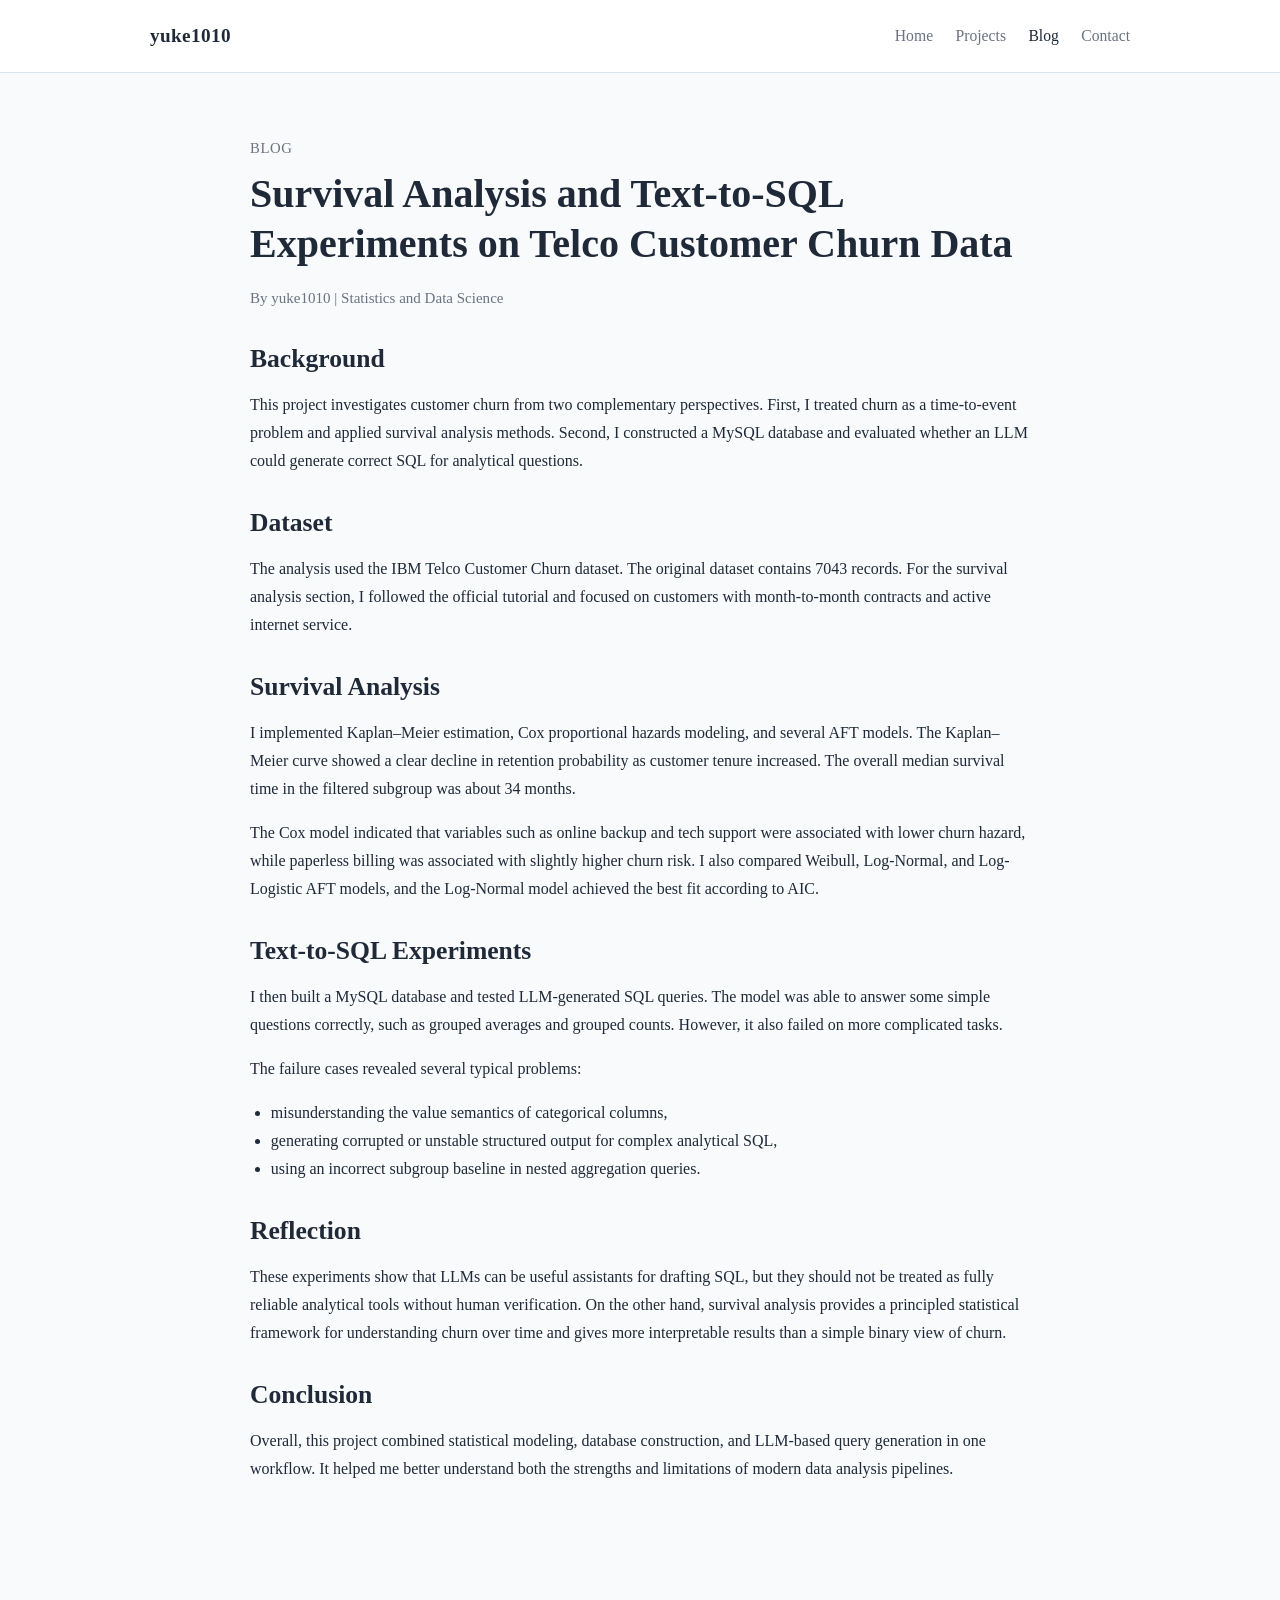
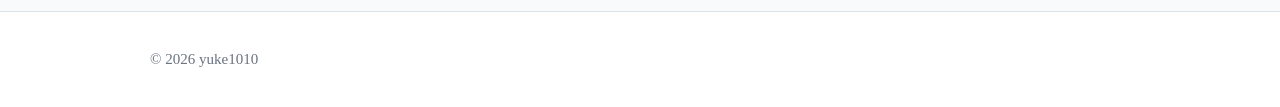
==== blog.html @ 599da22c "Add blog.html with analysis on customer churn This HTML file contains a blog post discussing surviva" ====
<!DOCTYPE html>
<html lang="en">
<head>
  <meta charset="UTF-8" />
  <meta name="viewport" content="width=device-width, initial-scale=1.0" />
  <title>yuke1010 | Blog</title>
  <link rel="stylesheet" href="style.css" />
</head>
<body>
  <header class="site-header">
    <div class="container nav-wrap">
      <div class="site-title">yuke1010</div>
      <nav class="nav">
        <a href="index.html">Home</a>
        <a href="projects.html">Projects</a>
        <a href="blog.html" class="active">Blog</a>
        <a href="contact.html">Contact</a>
      </nav>
    </div>
  </header>

  <main class="container narrow">
    <article class="blog-post">
      <p class="eyebrow">Blog</p>
      <h1>Survival Analysis and Text-to-SQL Experiments on Telco Customer Churn Data</h1>
      <p class="meta">By yuke1010 | Statistics and Data Science</p>

      <h2>Background</h2>
      <p>
        This project investigates customer churn from two complementary perspectives.
        First, I treated churn as a time-to-event problem and applied survival analysis methods.
        Second, I constructed a MySQL database and evaluated whether an LLM could generate correct SQL
        for analytical questions.
      </p>

      <h2>Dataset</h2>
      <p>
        The analysis used the IBM Telco Customer Churn dataset. The original dataset contains 7043 records.
        For the survival analysis section, I followed the official tutorial and focused on customers with
        month-to-month contracts and active internet service.
      </p>

      <h2>Survival Analysis</h2>
      <p>
        I implemented Kaplan–Meier estimation, Cox proportional hazards modeling, and several AFT models.
        The Kaplan–Meier curve showed a clear decline in retention probability as customer tenure increased.
        The overall median survival time in the filtered subgroup was about 34 months.
      </p>
      <p>
        The Cox model indicated that variables such as online backup and tech support were associated with
        lower churn hazard, while paperless billing was associated with slightly higher churn risk. I also
        compared Weibull, Log-Normal, and Log-Logistic AFT models, and the Log-Normal model achieved the
        best fit according to AIC.
      </p>

      <h2>Text-to-SQL Experiments</h2>
      <p>
        I then built a MySQL database and tested LLM-generated SQL queries. The model was able to answer
        some simple questions correctly, such as grouped averages and grouped counts. However, it also failed
        on more complicated tasks.
      </p>
      <p>
        The failure cases revealed several typical problems:
      </p>
      <ul>
        <li>misunderstanding the value semantics of categorical columns,</li>
        <li>generating corrupted or unstable structured output for complex analytical SQL,</li>
        <li>using an incorrect subgroup baseline in nested aggregation queries.</li>
      </ul>

      <h2>Reflection</h2>
      <p>
        These experiments show that LLMs can be useful assistants for drafting SQL, but they should not be
        treated as fully reliable analytical tools without human verification. On the other hand, survival
        analysis provides a principled statistical framework for understanding churn over time and gives more
        interpretable results than a simple binary view of churn.
      </p>

      <h2>Conclusion</h2>
      <p>
        Overall, this project combined statistical modeling, database construction, and LLM-based query
        generation in one workflow. It helped me better understand both the strengths and limitations of
        modern data analysis pipelines.
      </p>
    </article>
  </main>

  <footer class="site-footer">
    <div class="container">
      <p>© 2026 yuke1010</p>
    </div>
  </footer>
</body>
</html>
---- style.css ----
:root {
  --bg: #f8fafc;
  --card: #ffffff;
  --text: #1f2937;
  --muted: #6b7280;
  --line: #dbe3ea;
  --accent: #1d4ed8;
  --accent-soft: #e8f0ff;
  --max-width: 980px;
}

* {
  box-sizing: border-box;
}

html {
  scroll-behavior: smooth;
}

body {
  margin: 0;
  font-family: "Georgia", "Times New Roman", serif;
  background: var(--bg);
  color: var(--text);
  line-height: 1.75;
}

a {
  color: var(--accent);
  text-decoration: none;
}

a:hover {
  text-decoration: underline;
}

.container {
  width: min(var(--max-width), 92%);
  margin: 0 auto;
}

.narrow {
  width: min(780px, 92%);
}

.site-header {
  background: #ffffff;
  border-bottom: 1px solid var(--line);
  position: sticky;
  top: 0;
  z-index: 10;
}

.nav-wrap {
  display: flex;
  justify-content: space-between;
  align-items: center;
  min-height: 72px;
}

.site-title {
  font-size: 1.2rem;
  font-weight: 700;
  letter-spacing: 0.02em;
}

.nav {
  display: flex;
  gap: 1.4rem;
  flex-wrap: wrap;
}

.nav a {
  color: var(--muted);
  font-size: 0.98rem;
}

.nav a.active,
.nav a:hover {
  color: var(--text);
}

.hero {
  padding: 4.5rem 0 2.5rem;
}

.eyebrow {
  color: var(--muted);
  font-size: 0.92rem;
  letter-spacing: 0.04em;
  text-transform: uppercase;
  margin-bottom: 0.5rem;
}

h1, h2, h3 {
  line-height: 1.25;
  margin-top: 0;
}

h1 {
  font-size: 2.5rem;
  margin-bottom: 0.8rem;
}

h2 {
  font-size: 1.6rem;
  margin-bottom: 1rem;
}

h3 {
  font-size: 1.15rem;
  margin-bottom: 0.6rem;
}

.subtitle {
  font-size: 1.08rem;
  color: var(--muted);
  margin-bottom: 1rem;
}

.intro {
  max-width: 760px;
  font-size: 1.05rem;
}

.hero-actions {
  display: flex;
  gap: 1rem;
  margin-top: 1.5rem;
  flex-wrap: wrap;
}

.button {
  display: inline-block;
  background: var(--accent);
  color: #fff;
  padding: 0.72rem 1.15rem;
  border-radius: 8px;
  font-size: 0.96rem;
  border: 1px solid var(--accent);
}

.button:hover {
  text-decoration: none;
  opacity: 0.95;
}

.button-secondary {
  background: #fff;
  color: var(--accent);
}

.section {
  padding: 1.8rem 0;
}

.card {
  background: var(--card);
  border: 1px solid var(--line);
  border-radius: 12px;
  padding: 1.3rem 1.4rem;
  margin-bottom: 1.2rem;
  box-shadow: 0 2px 10px rgba(15, 23, 42, 0.03);
}

.grid.two-col {
  display: grid;
  grid-template-columns: repeat(2, minmax(0, 1fr));
  gap: 1.2rem;
}

.page-header {
  padding: 3rem 0 1rem;
}

.project-card h2 {
  margin-bottom: 0.5rem;
}

.meta {
  color: var(--muted);
  font-size: 0.94rem;
  margin-bottom: 0.8rem;
}

.blog-post {
  padding: 3rem 0 4rem;
}

.blog-post h2 {
  margin-top: 2rem;
}

.blog-post ul {
  padding-left: 1.3rem;
}

.site-footer {
  border-top: 1px solid var(--line);
  background: #ffffff;
  margin-top: 3rem;
}

.site-footer .container {
  padding: 1.2rem 0;
  color: var(--muted);
  font-size: 0.94rem;
}

@media (max-width: 720px) {
  .nav-wrap {
    flex-direction: column;
    align-items: flex-start;
    padding: 1rem 0;
  }

  .nav {
    margin-top: 0.5rem;
    gap: 1rem;
  }

  .grid.two-col {
    grid-template-columns: 1fr;
  }

  h1 {
    font-size: 2rem;
  }
}
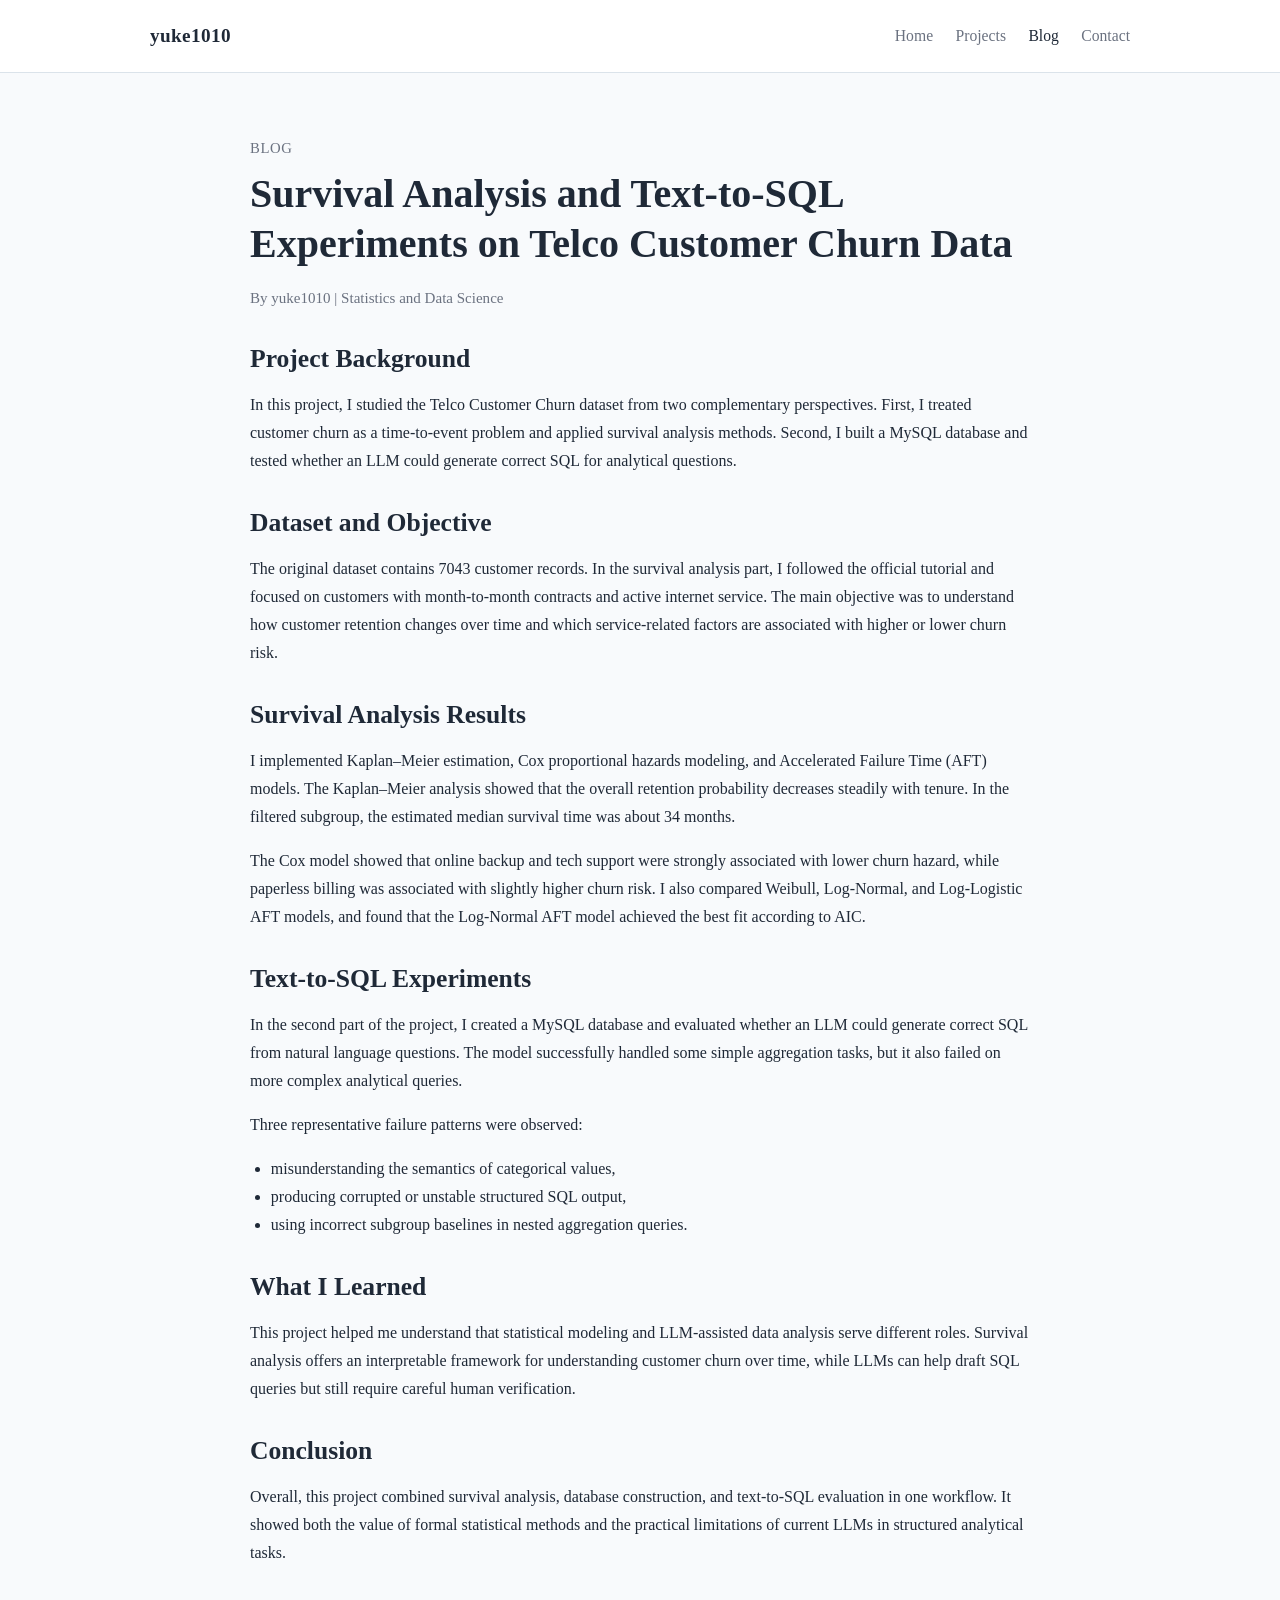
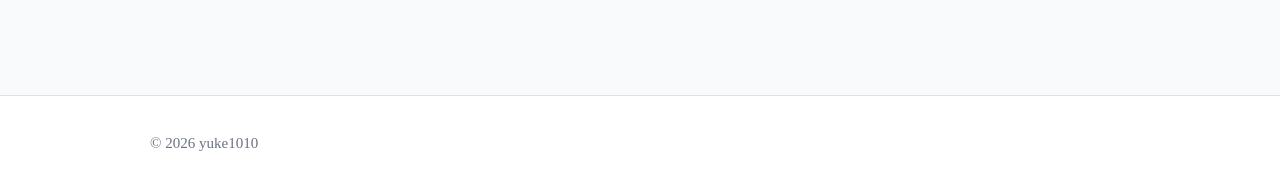
==== commit 8f648b5e: "Update blog page for Project 1 Updated section headings and refined project descriptions for clarity" ====
--- a/blog.html
+++ b/blog.html
@@ -25,62 +25,60 @@
       <h1>Survival Analysis and Text-to-SQL Experiments on Telco Customer Churn Data</h1>
       <p class="meta">By yuke1010 | Statistics and Data Science</p>
 
-      <h2>Background</h2>
+      <h2>Project Background</h2>
       <p>
-        This project investigates customer churn from two complementary perspectives.
-        First, I treated churn as a time-to-event problem and applied survival analysis methods.
-        Second, I constructed a MySQL database and evaluated whether an LLM could generate correct SQL
-        for analytical questions.
+        In this project, I studied the Telco Customer Churn dataset from two complementary perspectives.
+        First, I treated customer churn as a time-to-event problem and applied survival analysis methods.
+        Second, I built a MySQL database and tested whether an LLM could generate correct SQL for analytical questions.
       </p>
 
-      <h2>Dataset</h2>
+      <h2>Dataset and Objective</h2>
       <p>
-        The analysis used the IBM Telco Customer Churn dataset. The original dataset contains 7043 records.
-        For the survival analysis section, I followed the official tutorial and focused on customers with
-        month-to-month contracts and active internet service.
+        The original dataset contains 7043 customer records. In the survival analysis part, I followed the
+        official tutorial and focused on customers with month-to-month contracts and active internet service.
+        The main objective was to understand how customer retention changes over time and which service-related
+        factors are associated with higher or lower churn risk.
       </p>
 
-      <h2>Survival Analysis</h2>
+      <h2>Survival Analysis Results</h2>
       <p>
-        I implemented Kaplan–Meier estimation, Cox proportional hazards modeling, and several AFT models.
-        The Kaplan–Meier curve showed a clear decline in retention probability as customer tenure increased.
-        The overall median survival time in the filtered subgroup was about 34 months.
+        I implemented Kaplan–Meier estimation, Cox proportional hazards modeling, and Accelerated Failure Time (AFT) models.
+        The Kaplan–Meier analysis showed that the overall retention probability decreases steadily with tenure.
+        In the filtered subgroup, the estimated median survival time was about 34 months.
       </p>
       <p>
-        The Cox model indicated that variables such as online backup and tech support were associated with
-        lower churn hazard, while paperless billing was associated with slightly higher churn risk. I also
-        compared Weibull, Log-Normal, and Log-Logistic AFT models, and the Log-Normal model achieved the
-        best fit according to AIC.
+        The Cox model showed that online backup and tech support were strongly associated with lower churn hazard,
+        while paperless billing was associated with slightly higher churn risk. I also compared Weibull, Log-Normal,
+        and Log-Logistic AFT models, and found that the Log-Normal AFT model achieved the best fit according to AIC.
       </p>
 
       <h2>Text-to-SQL Experiments</h2>
       <p>
-        I then built a MySQL database and tested LLM-generated SQL queries. The model was able to answer
-        some simple questions correctly, such as grouped averages and grouped counts. However, it also failed
-        on more complicated tasks.
+        In the second part of the project, I created a MySQL database and evaluated whether an LLM could generate
+        correct SQL from natural language questions. The model successfully handled some simple aggregation tasks,
+        but it also failed on more complex analytical queries.
       </p>
       <p>
-        The failure cases revealed several typical problems:
+        Three representative failure patterns were observed:
       </p>
       <ul>
-        <li>misunderstanding the value semantics of categorical columns,</li>
-        <li>generating corrupted or unstable structured output for complex analytical SQL,</li>
-        <li>using an incorrect subgroup baseline in nested aggregation queries.</li>
+        <li>misunderstanding the semantics of categorical values,</li>
+        <li>producing corrupted or unstable structured SQL output,</li>
+        <li>using incorrect subgroup baselines in nested aggregation queries.</li>
       </ul>
 
-      <h2>Reflection</h2>
+      <h2>What I Learned</h2>
       <p>
-        These experiments show that LLMs can be useful assistants for drafting SQL, but they should not be
-        treated as fully reliable analytical tools without human verification. On the other hand, survival
-        analysis provides a principled statistical framework for understanding churn over time and gives more
-        interpretable results than a simple binary view of churn.
+        This project helped me understand that statistical modeling and LLM-assisted data analysis serve different roles.
+        Survival analysis offers an interpretable framework for understanding customer churn over time, while LLMs can help
+        draft SQL queries but still require careful human verification.
       </p>
 
       <h2>Conclusion</h2>
       <p>
-        Overall, this project combined statistical modeling, database construction, and LLM-based query
-        generation in one workflow. It helped me better understand both the strengths and limitations of
-        modern data analysis pipelines.
+        Overall, this project combined survival analysis, database construction, and text-to-SQL evaluation in one workflow.
+        It showed both the value of formal statistical methods and the practical limitations of current LLMs in structured
+        analytical tasks.
       </p>
     </article>
   </main>
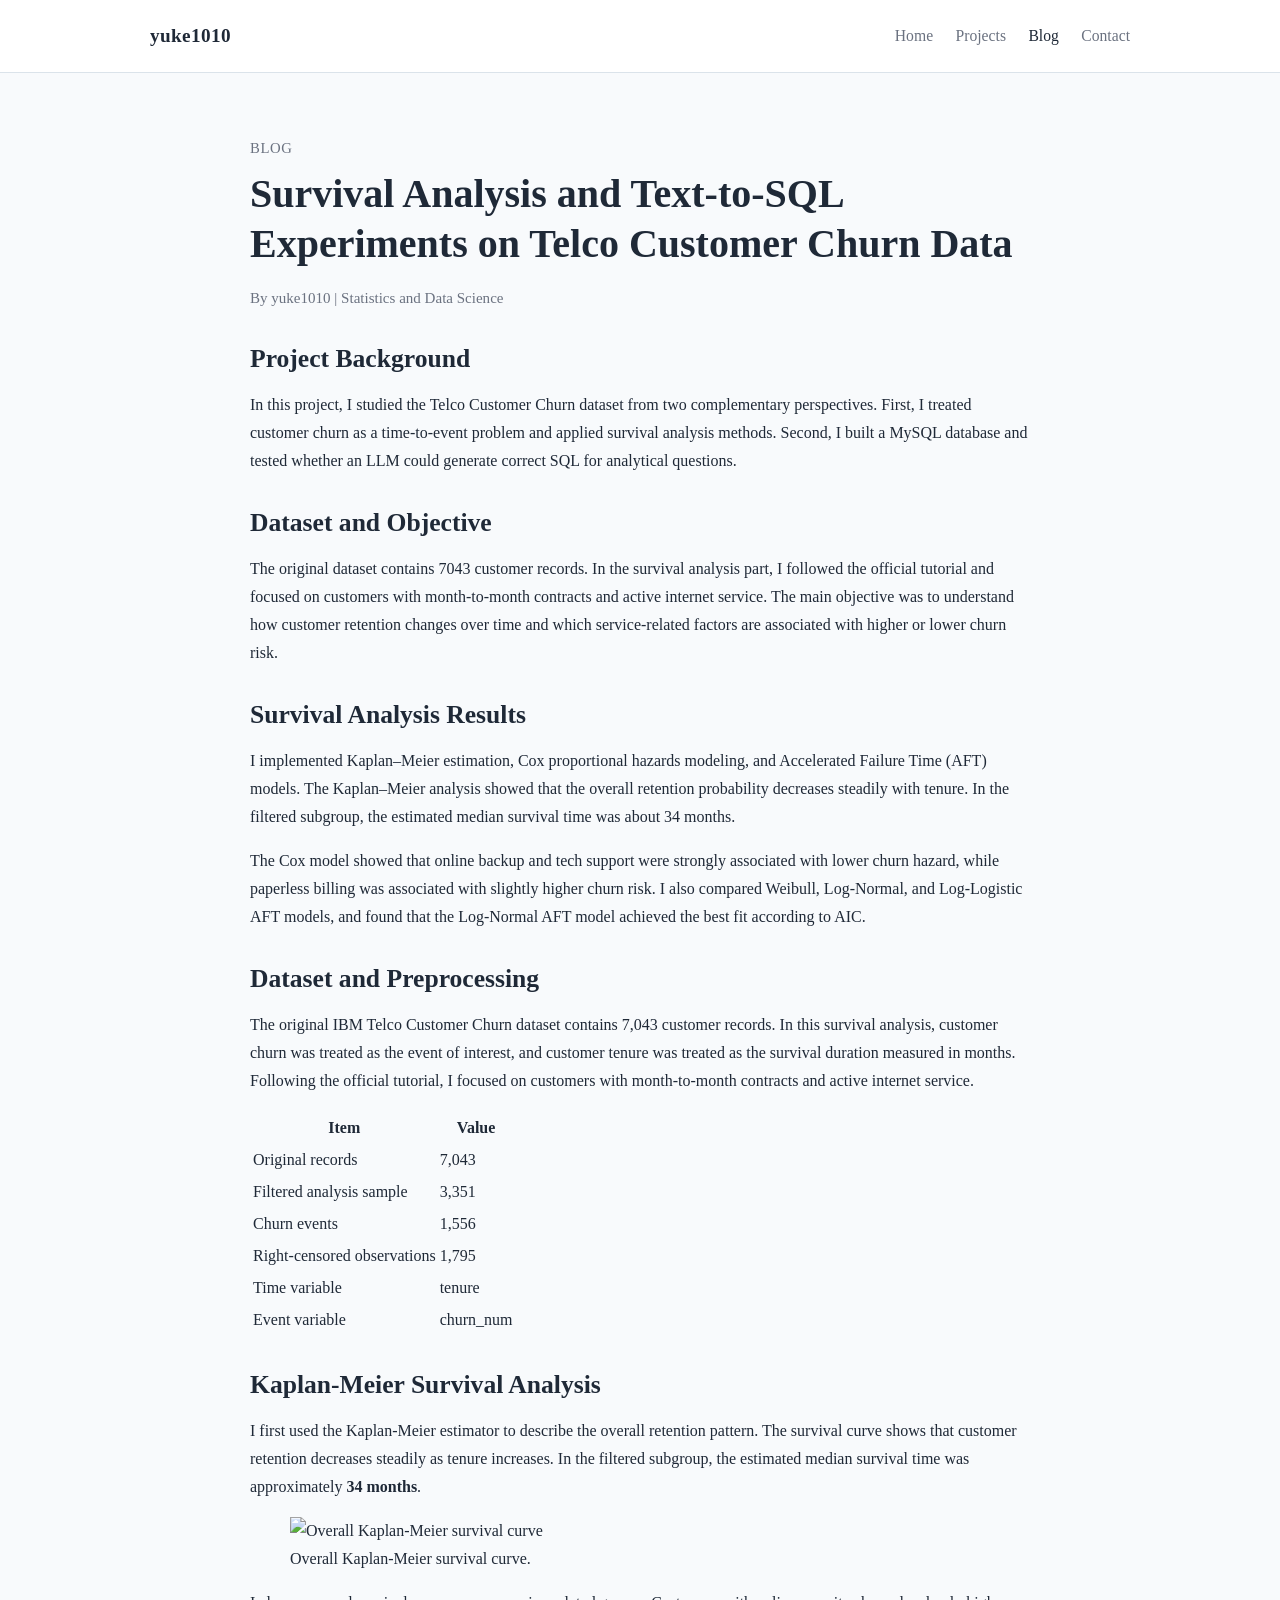
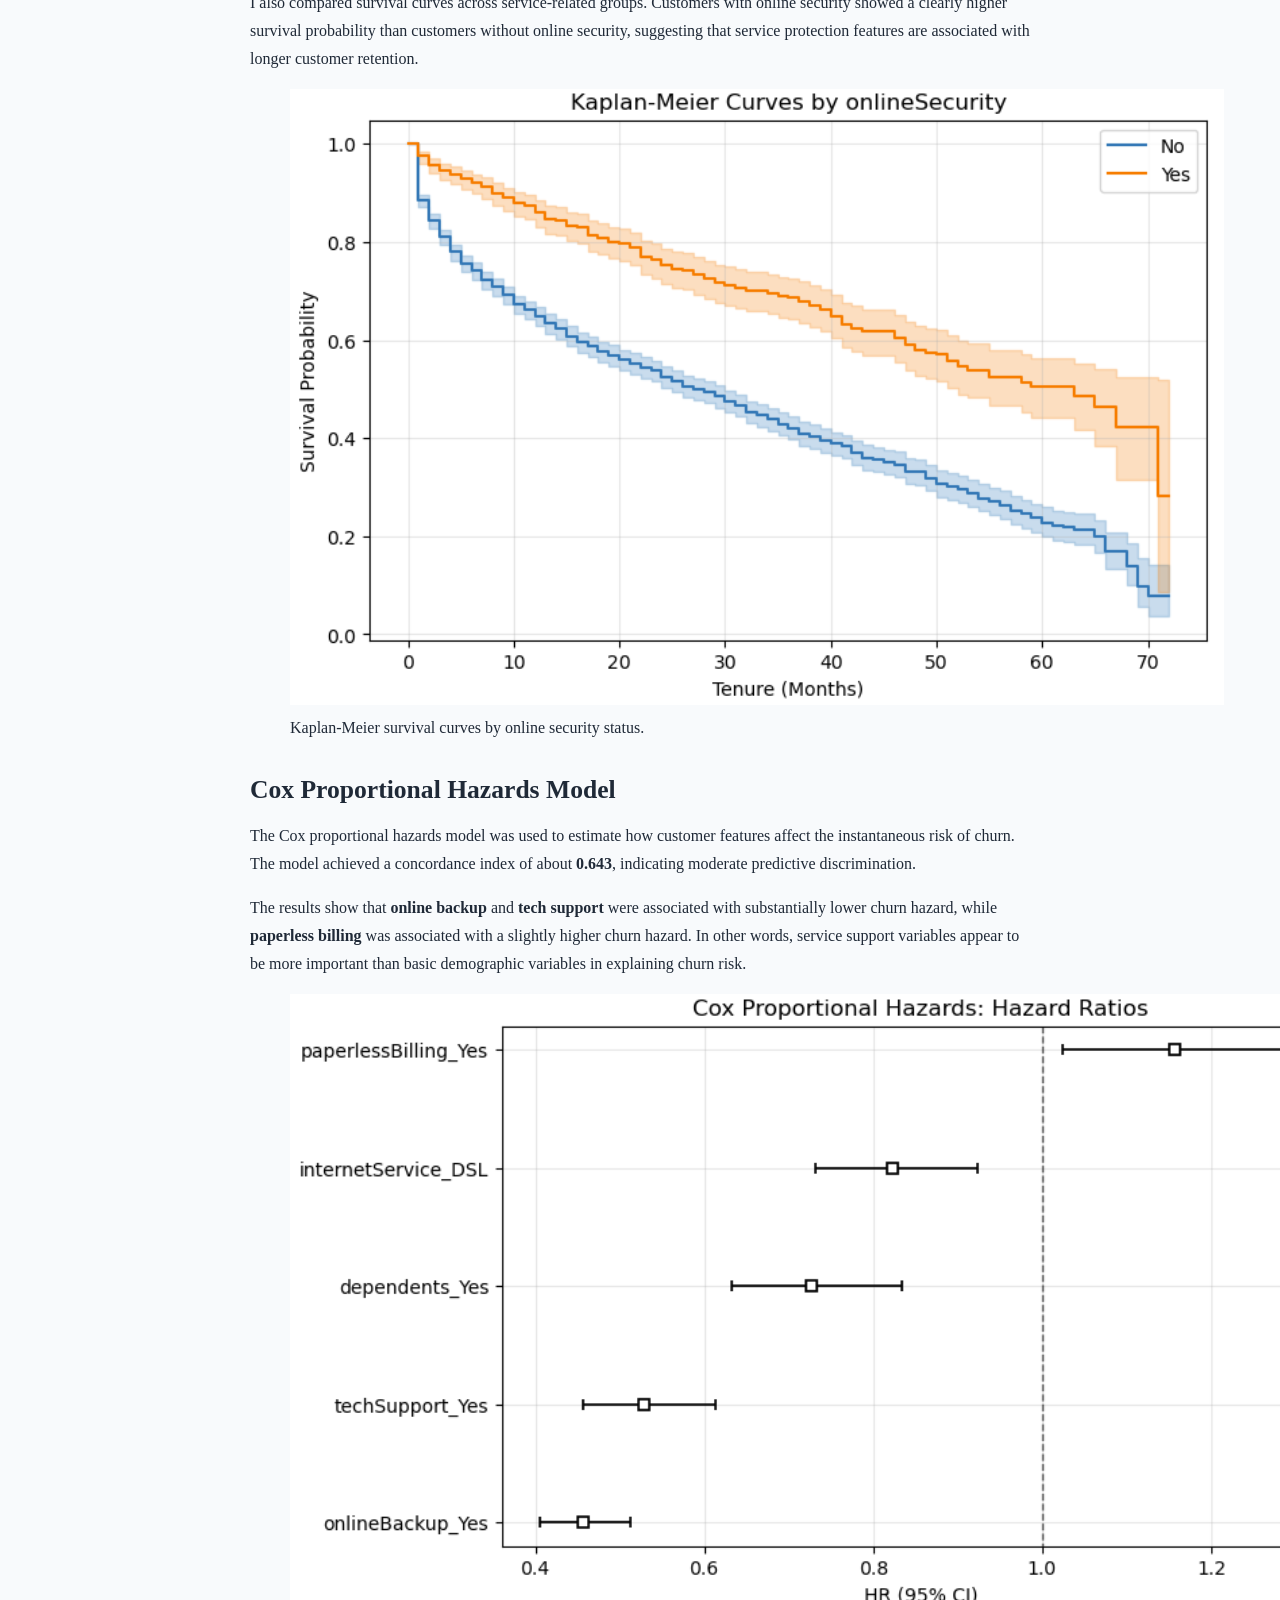
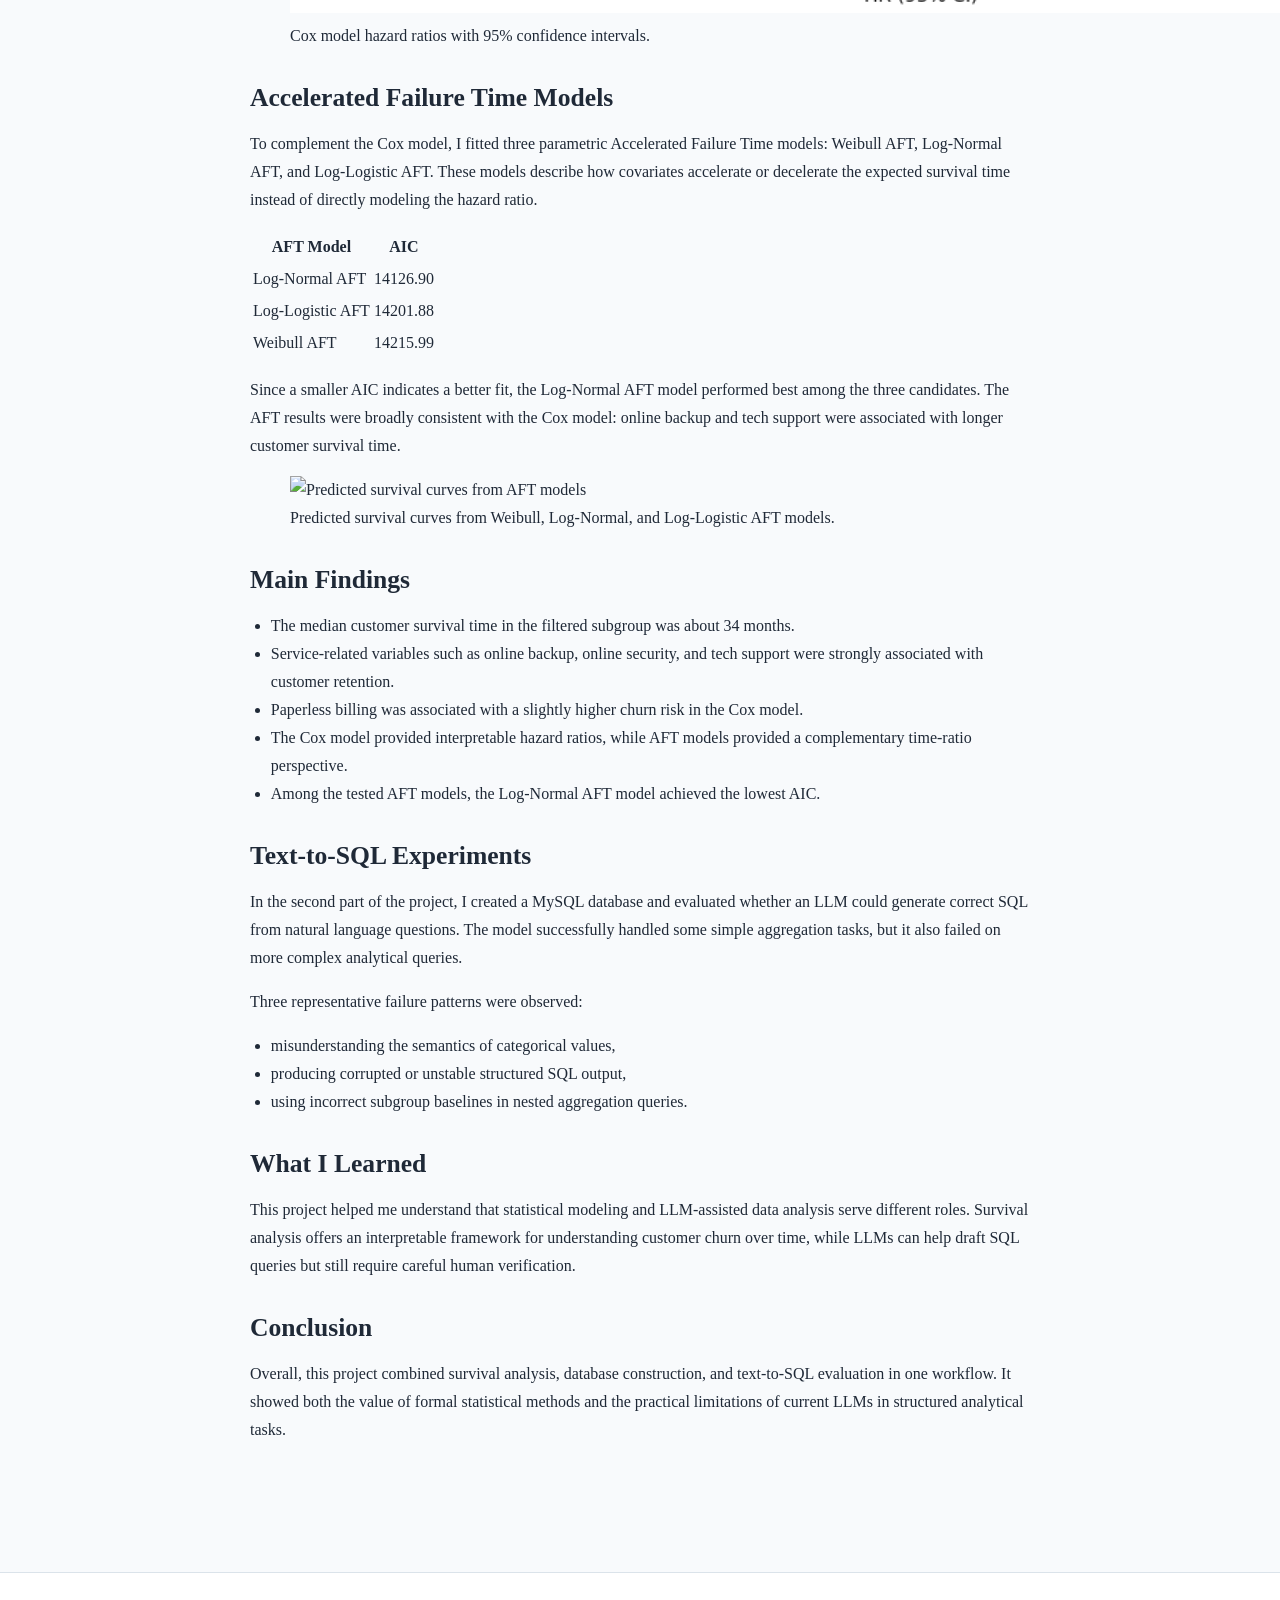
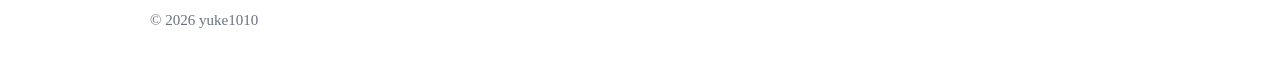
==== commit 14fd9f69: "Enhance blog with survival analysis and findings Added sections on dataset preprocessing, Kaplan-Mei" ====
--- a/blog.html
+++ b/blog.html
@@ -51,6 +51,155 @@
         while paperless billing was associated with slightly higher churn risk. I also compared Weibull, Log-Normal,
         and Log-Logistic AFT models, and found that the Log-Normal AFT model achieved the best fit according to AIC.
       </p>
+      <section>
+  <h2>Dataset and Preprocessing</h2>
+  <p>
+    The original IBM Telco Customer Churn dataset contains 7,043 customer records.
+    In this survival analysis, customer churn was treated as the event of interest,
+    and customer tenure was treated as the survival duration measured in months.
+    Following the official tutorial, I focused on customers with month-to-month contracts
+    and active internet service.
+  </p>
+
+  <table>
+    <thead>
+      <tr>
+        <th>Item</th>
+        <th>Value</th>
+      </tr>
+    </thead>
+    <tbody>
+      <tr>
+        <td>Original records</td>
+        <td>7,043</td>
+      </tr>
+      <tr>
+        <td>Filtered analysis sample</td>
+        <td>3,351</td>
+      </tr>
+      <tr>
+        <td>Churn events</td>
+        <td>1,556</td>
+      </tr>
+      <tr>
+        <td>Right-censored observations</td>
+        <td>1,795</td>
+      </tr>
+      <tr>
+        <td>Time variable</td>
+        <td>tenure</td>
+      </tr>
+      <tr>
+        <td>Event variable</td>
+        <td>churn_num</td>
+      </tr>
+    </tbody>
+  </table>
+</section>
+
+<section>
+  <h2>Kaplan-Meier Survival Analysis</h2>
+  <p>
+    I first used the Kaplan-Meier estimator to describe the overall retention pattern.
+    The survival curve shows that customer retention decreases steadily as tenure increases.
+    In the filtered subgroup, the estimated median survival time was approximately
+    <strong>34 months</strong>.
+  </p>
+
+  <figure>
+    <img src="figs/km_overall.png" alt="Overall Kaplan-Meier survival curve">
+    <figcaption>Overall Kaplan-Meier survival curve.</figcaption>
+  </figure>
+
+  <p>
+    I also compared survival curves across service-related groups. Customers with online
+    security showed a clearly higher survival probability than customers without online
+    security, suggesting that service protection features are associated with longer
+    customer retention.
+  </p>
+
+  <figure>
+    <img src="figs/km_online_security.png" alt="Kaplan-Meier curves by online security">
+    <figcaption>Kaplan-Meier survival curves by online security status.</figcaption>
+  </figure>
+</section>
+
+<section>
+  <h2>Cox Proportional Hazards Model</h2>
+  <p>
+    The Cox proportional hazards model was used to estimate how customer features affect
+    the instantaneous risk of churn. The model achieved a concordance index of about
+    <strong>0.643</strong>, indicating moderate predictive discrimination.
+  </p>
+
+  <p>
+    The results show that <strong>online backup</strong> and <strong>tech support</strong>
+    were associated with substantially lower churn hazard, while
+    <strong>paperless billing</strong> was associated with a slightly higher churn hazard.
+    In other words, service support variables appear to be more important than basic
+    demographic variables in explaining churn risk.
+  </p>
+
+  <figure>
+    <img src="figs/cox_hazard_ratios.png" alt="Cox model hazard ratios">
+    <figcaption>Cox model hazard ratios with 95% confidence intervals.</figcaption>
+  </figure>
+</section>
+
+<section>
+  <h2>Accelerated Failure Time Models</h2>
+  <p>
+    To complement the Cox model, I fitted three parametric Accelerated Failure Time models:
+    Weibull AFT, Log-Normal AFT, and Log-Logistic AFT. These models describe how covariates
+    accelerate or decelerate the expected survival time instead of directly modeling the
+    hazard ratio.
+  </p>
+
+  <table>
+    <thead>
+      <tr>
+        <th>AFT Model</th>
+        <th>AIC</th>
+      </tr>
+    </thead>
+    <tbody>
+      <tr>
+        <td>Log-Normal AFT</td>
+        <td>14126.90</td>
+      </tr>
+      <tr>
+        <td>Log-Logistic AFT</td>
+        <td>14201.88</td>
+      </tr>
+      <tr>
+        <td>Weibull AFT</td>
+        <td>14215.99</td>
+      </tr>
+    </tbody>
+  </table>
+
+  <p>
+    Since a smaller AIC indicates a better fit, the Log-Normal AFT model performed best
+    among the three candidates. The AFT results were broadly consistent with the Cox model:
+    online backup and tech support were associated with longer customer survival time.
+  </p>
+
+  <figure>
+    <img src="figs/aft_survival_curves_fixed.png" alt="Predicted survival curves from AFT models">
+    <figcaption>Predicted survival curves from Weibull, Log-Normal, and Log-Logistic AFT models.</figcaption>
+  </figure>
+</section>
+
+<section>
+  <h2>Main Findings</h2>
+  <ul>
+    <li>The median customer survival time in the filtered subgroup was about 34 months.</li>
+    <li>Service-related variables such as online backup, online security, and tech support were strongly associated with customer retention.</li>
+    <li>Paperless billing was associated with a slightly higher churn risk in the Cox model.</li>
+    <li>The Cox model provided interpretable hazard ratios, while AFT models provided a complementary time-ratio perspective.</li>
+    <li>Among the tested AFT models, the Log-Normal AFT model achieved the lowest AIC.</li>
+  </ul>
+</section>
 
       <h2>Text-to-SQL Experiments</h2>
       <p>
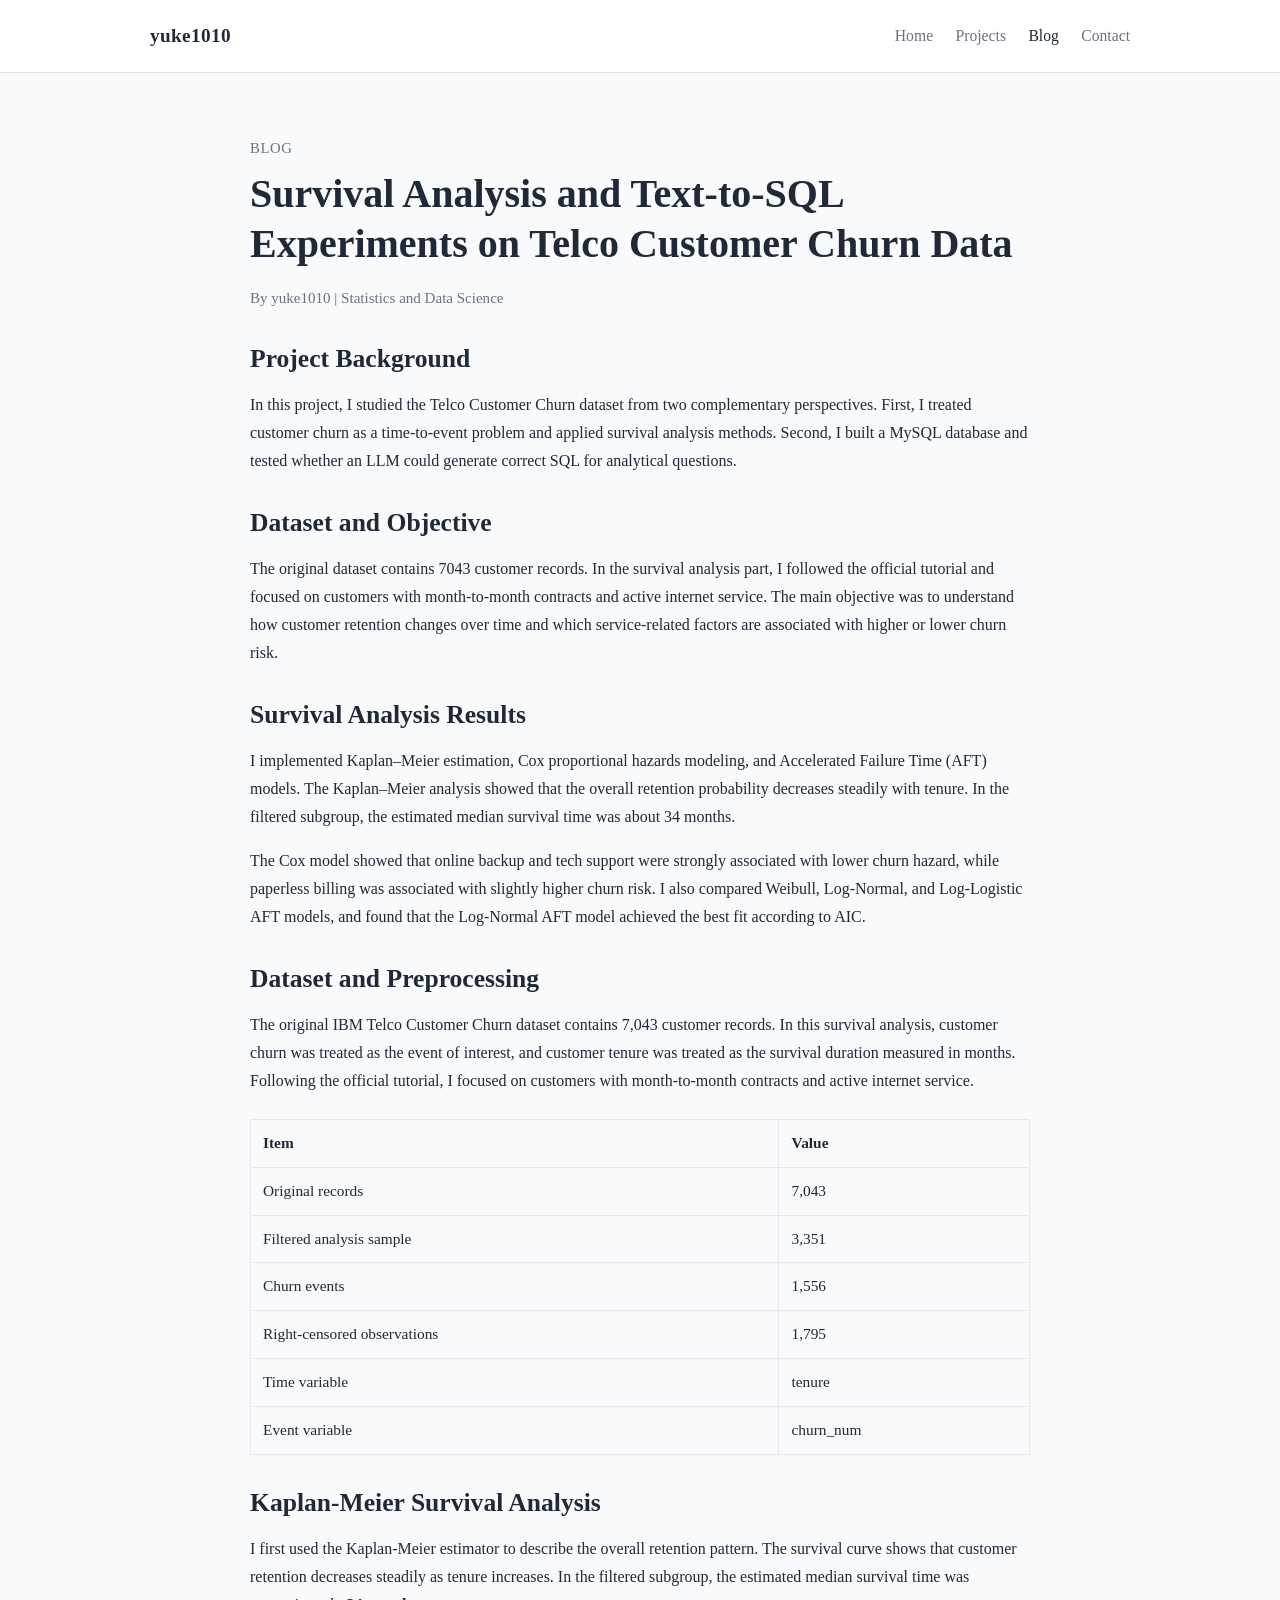
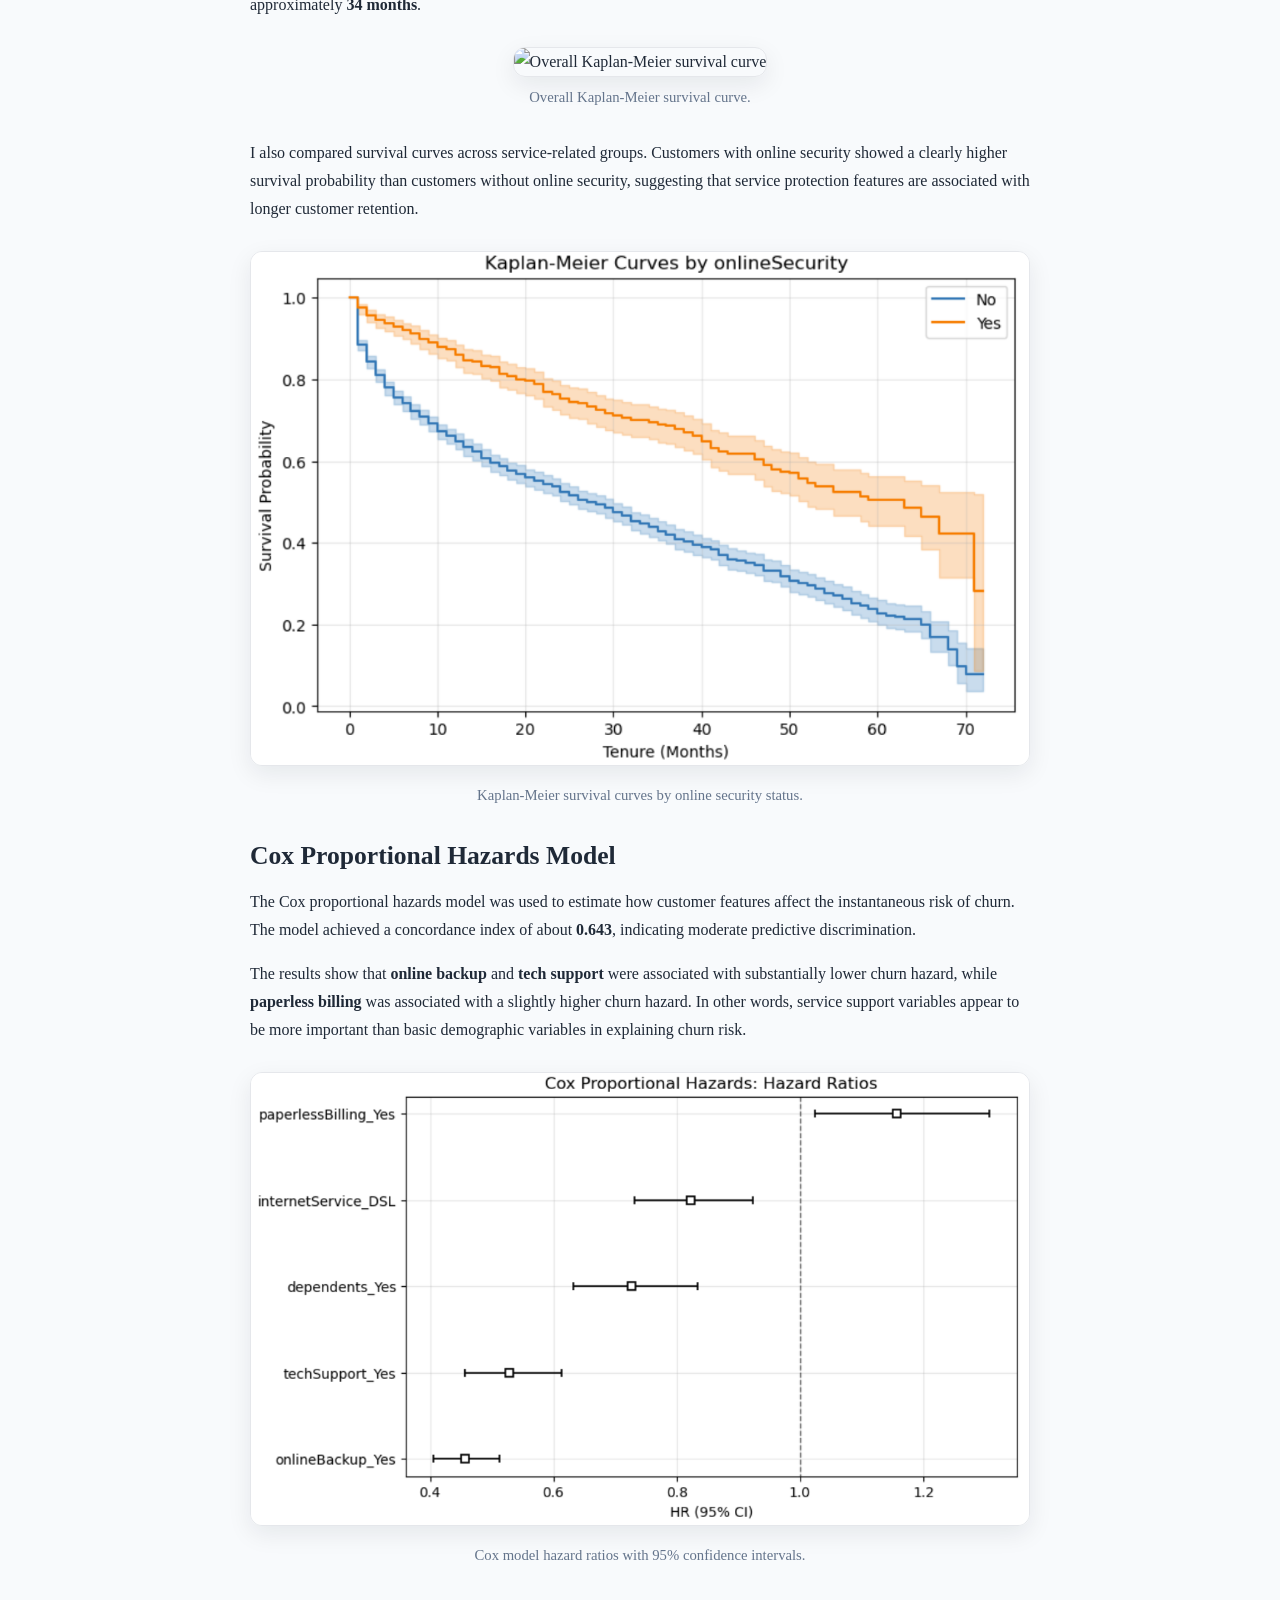
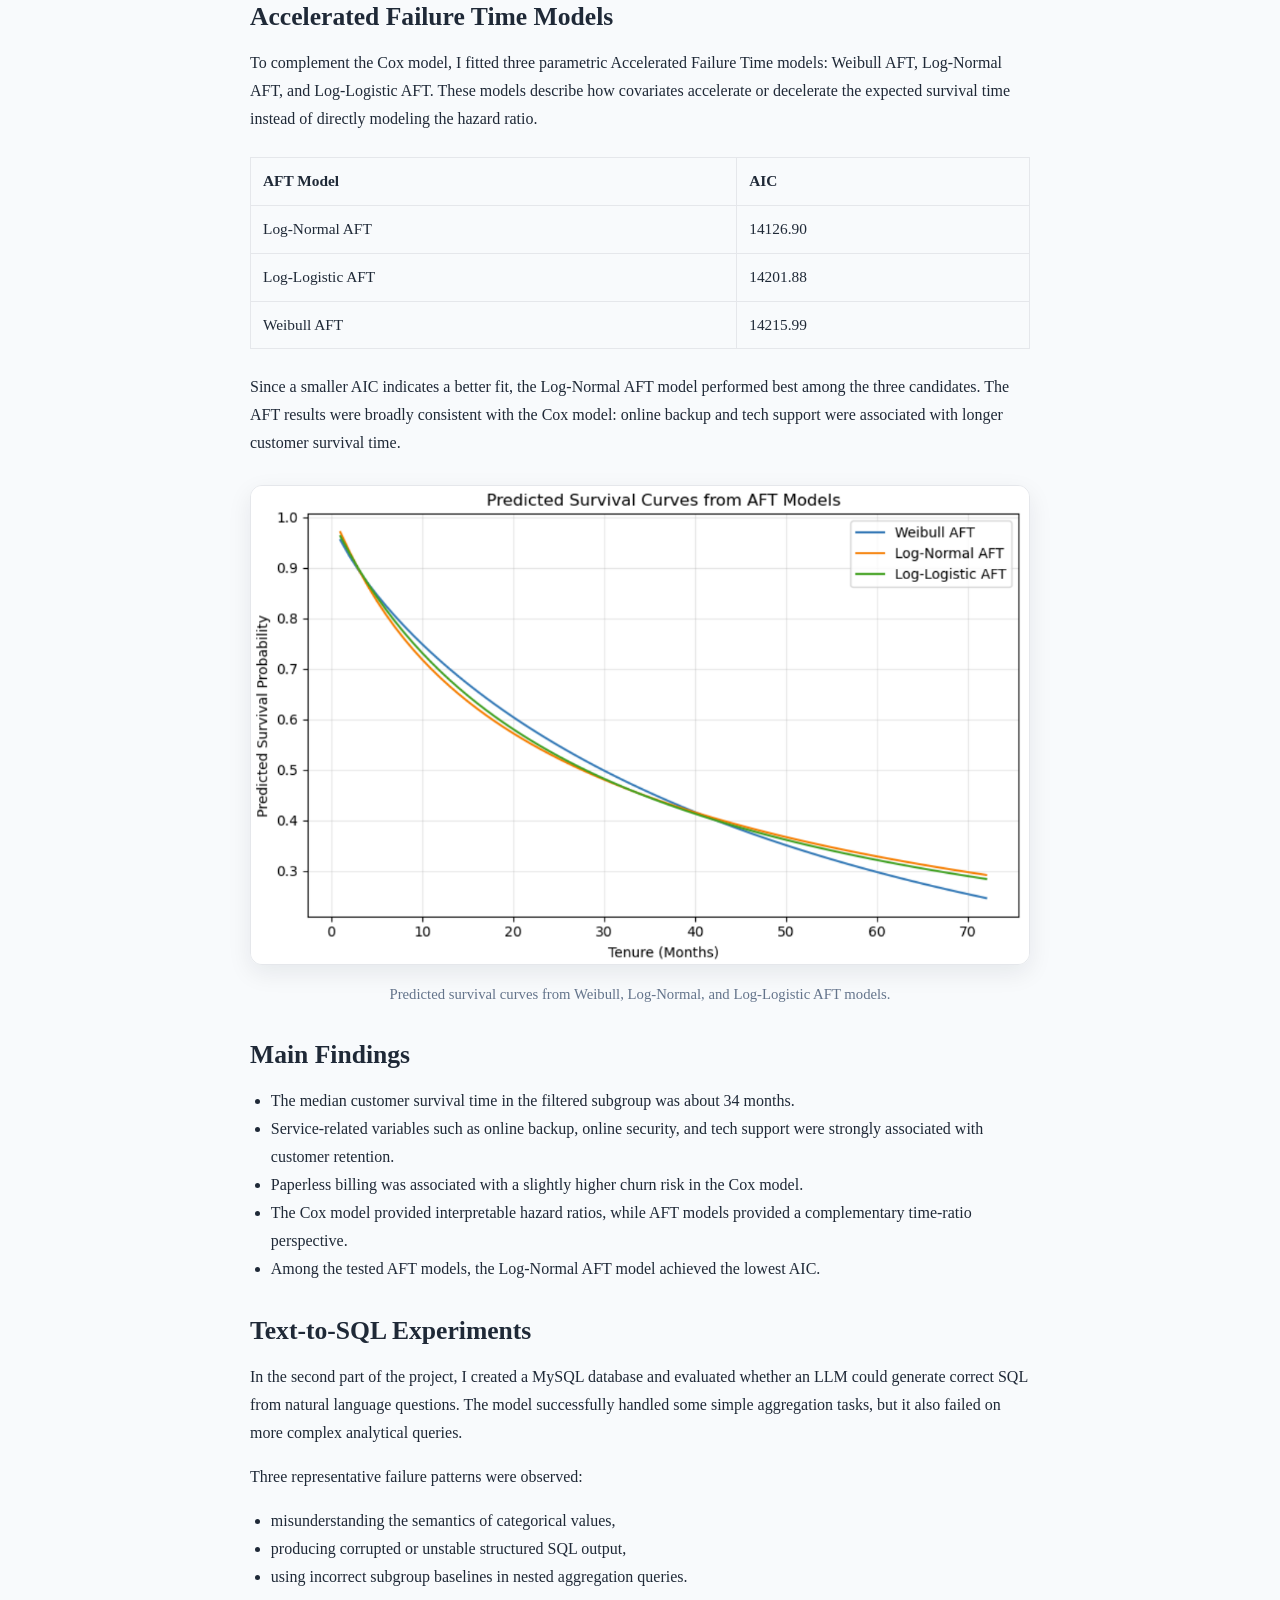
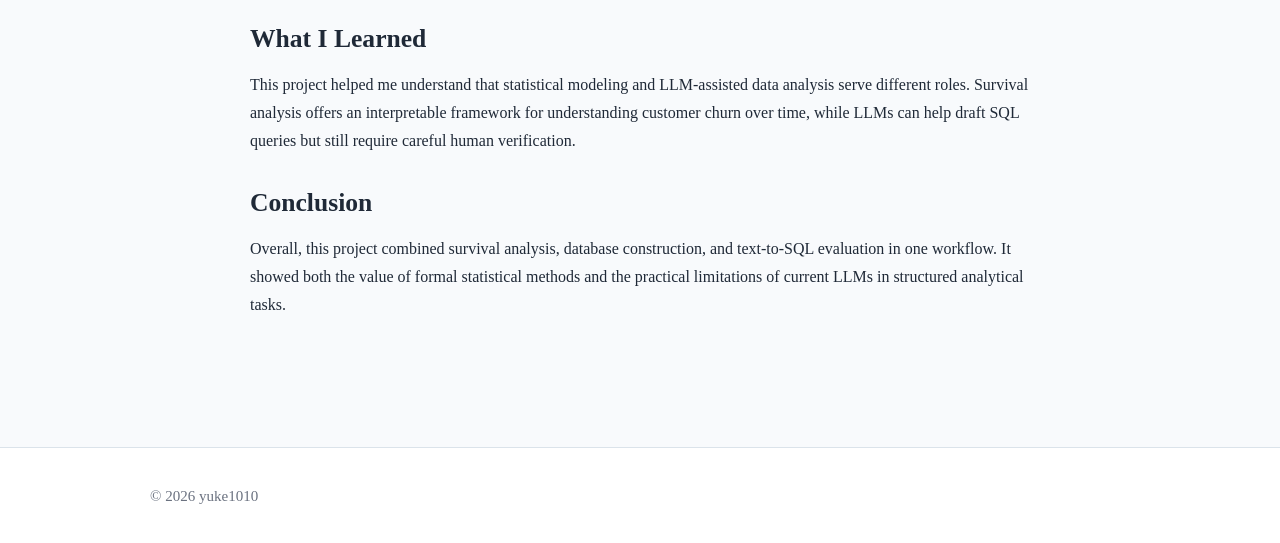
==== commit 30ab7959: "Update image source in blog.html" ====
--- a/blog.html
+++ b/blog.html
@@ -185,7 +185,7 @@
   </p>
 
   <figure>
-    <img src="figs/aft_survival_curves_fixed.png" alt="Predicted survival curves from AFT models">
+    <img src="figs/aft_survival_curves.png" alt="Predicted survival curves from AFT models">
     <figcaption>Predicted survival curves from Weibull, Log-Normal, and Log-Logistic AFT models.</figcaption>
   </figure>
 </section>
--- a/style.css
+++ b/style.css
@@ -227,3 +227,39 @@
     font-size: 2rem;
   }
 }
+
+figure {
+  margin: 28px 0;
+  text-align: center;
+}
+
+figure img {
+  max-width: 100%;
+  border-radius: 12px;
+  border: 1px solid #e5e7eb;
+  box-shadow: 0 8px 24px rgba(15, 23, 42, 0.08);
+}
+
+figcaption {
+  margin-top: 8px;
+  font-size: 0.92rem;
+  color: #64748b;
+}
+
+table {
+  width: 100%;
+  border-collapse: collapse;
+  margin: 24px 0;
+  font-size: 0.96rem;
+}
+
+th, td {
+  border: 1px solid #e5e7eb;
+  padding: 10px 12px;
+  text-align: left;
+}
+
+th {
+  background: #f8fafc;
+  font-weight: 700;
+}
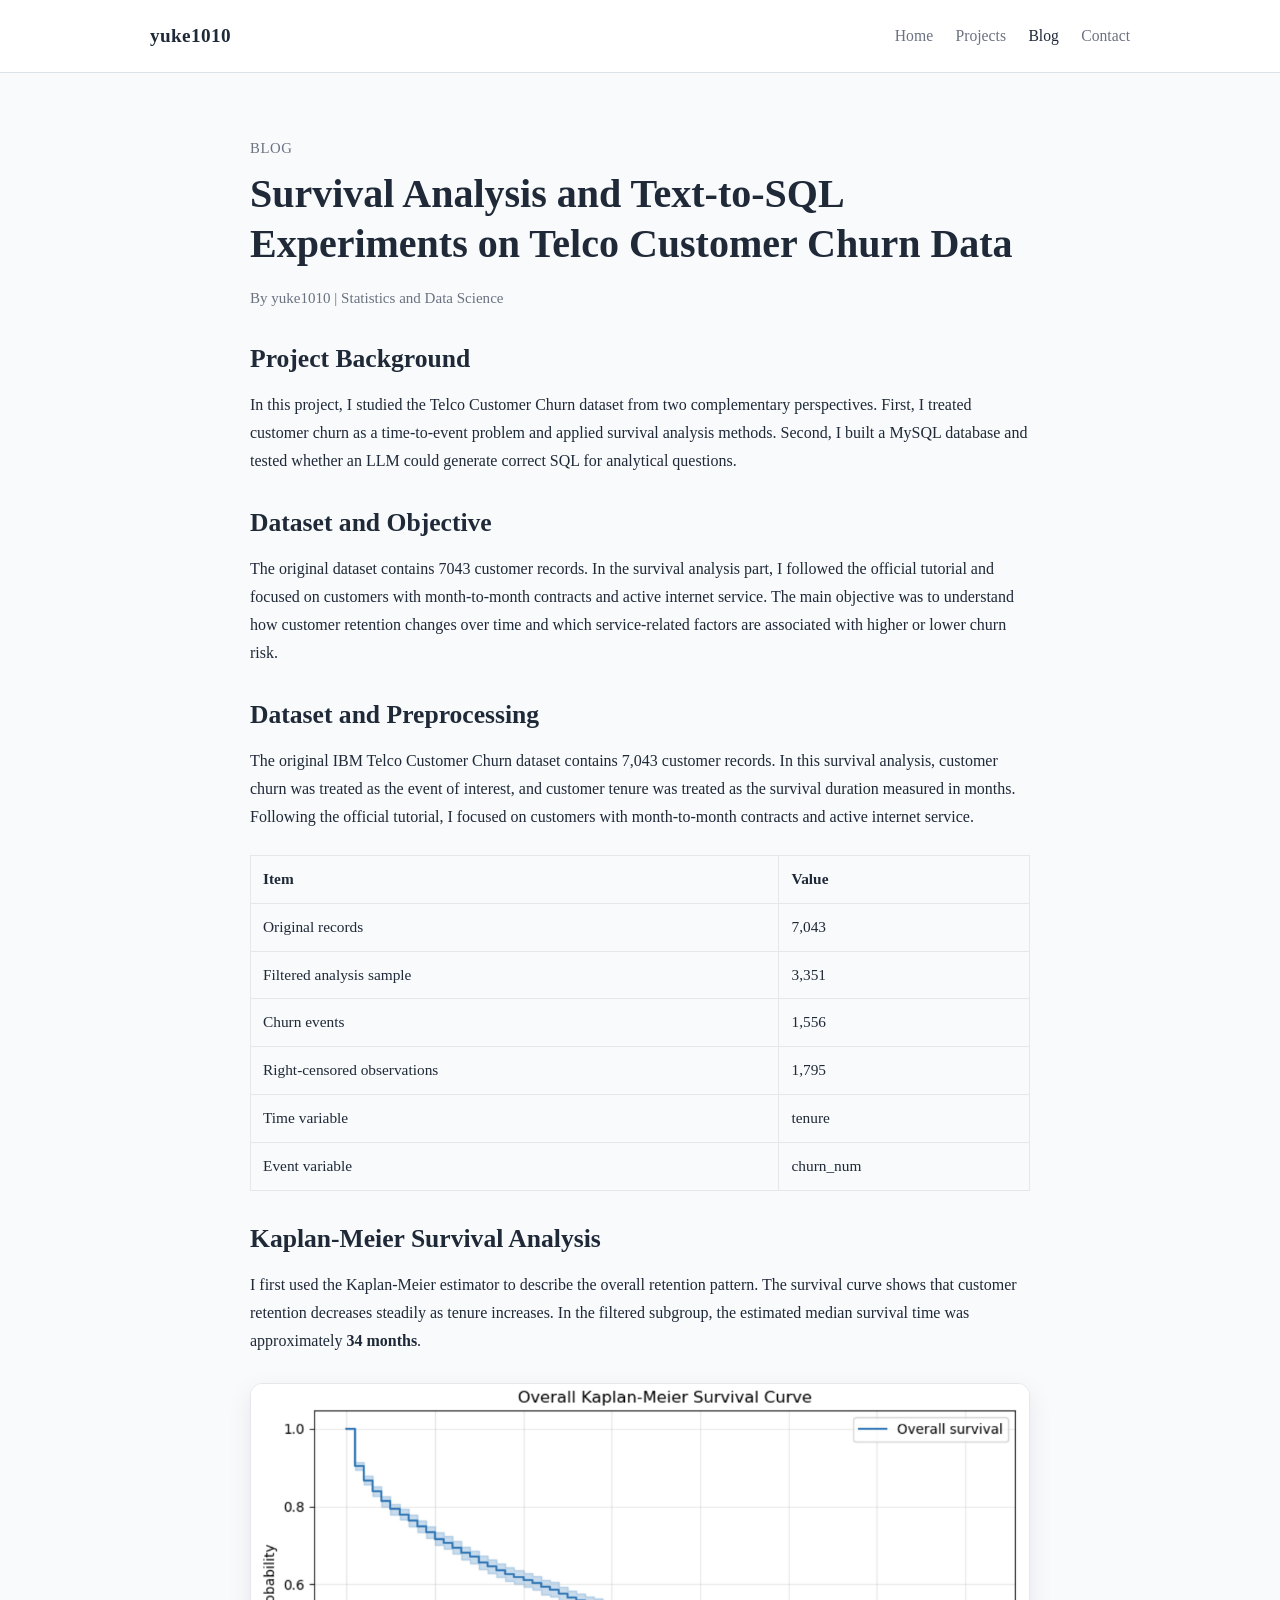
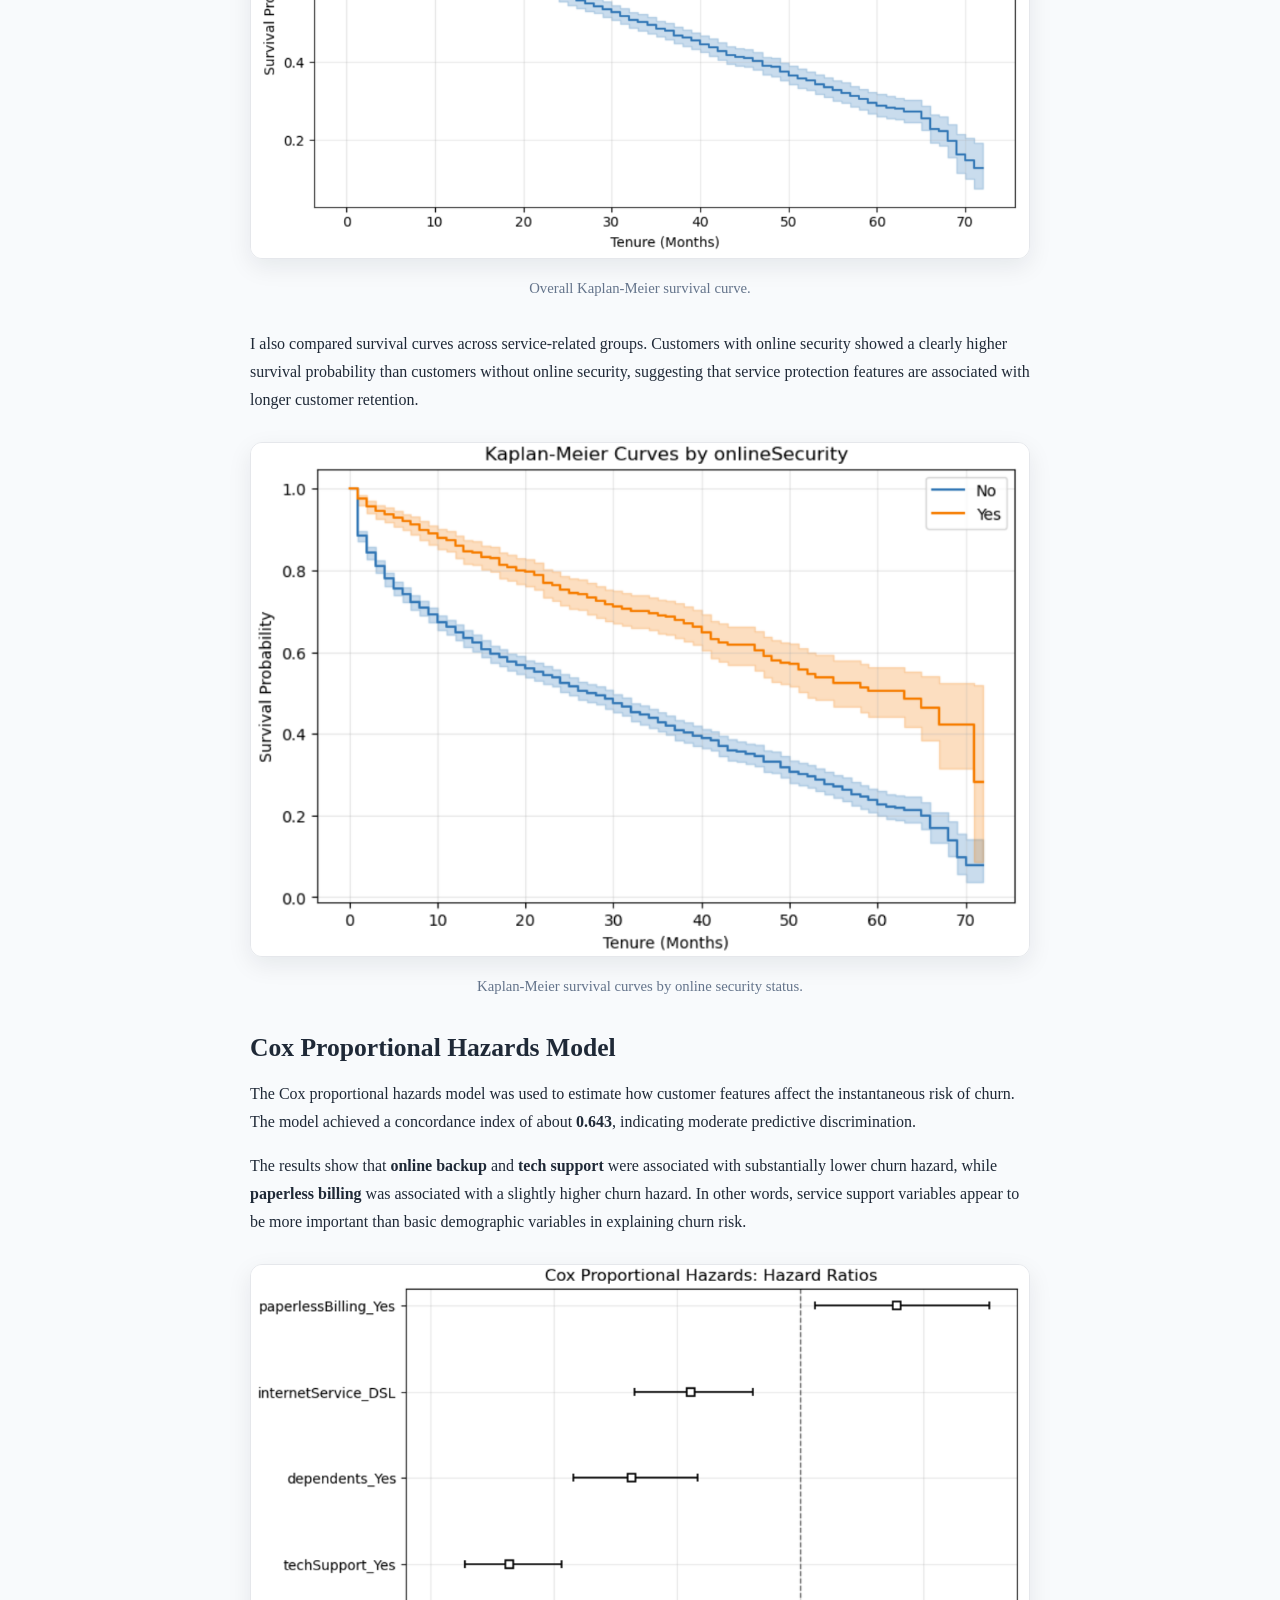
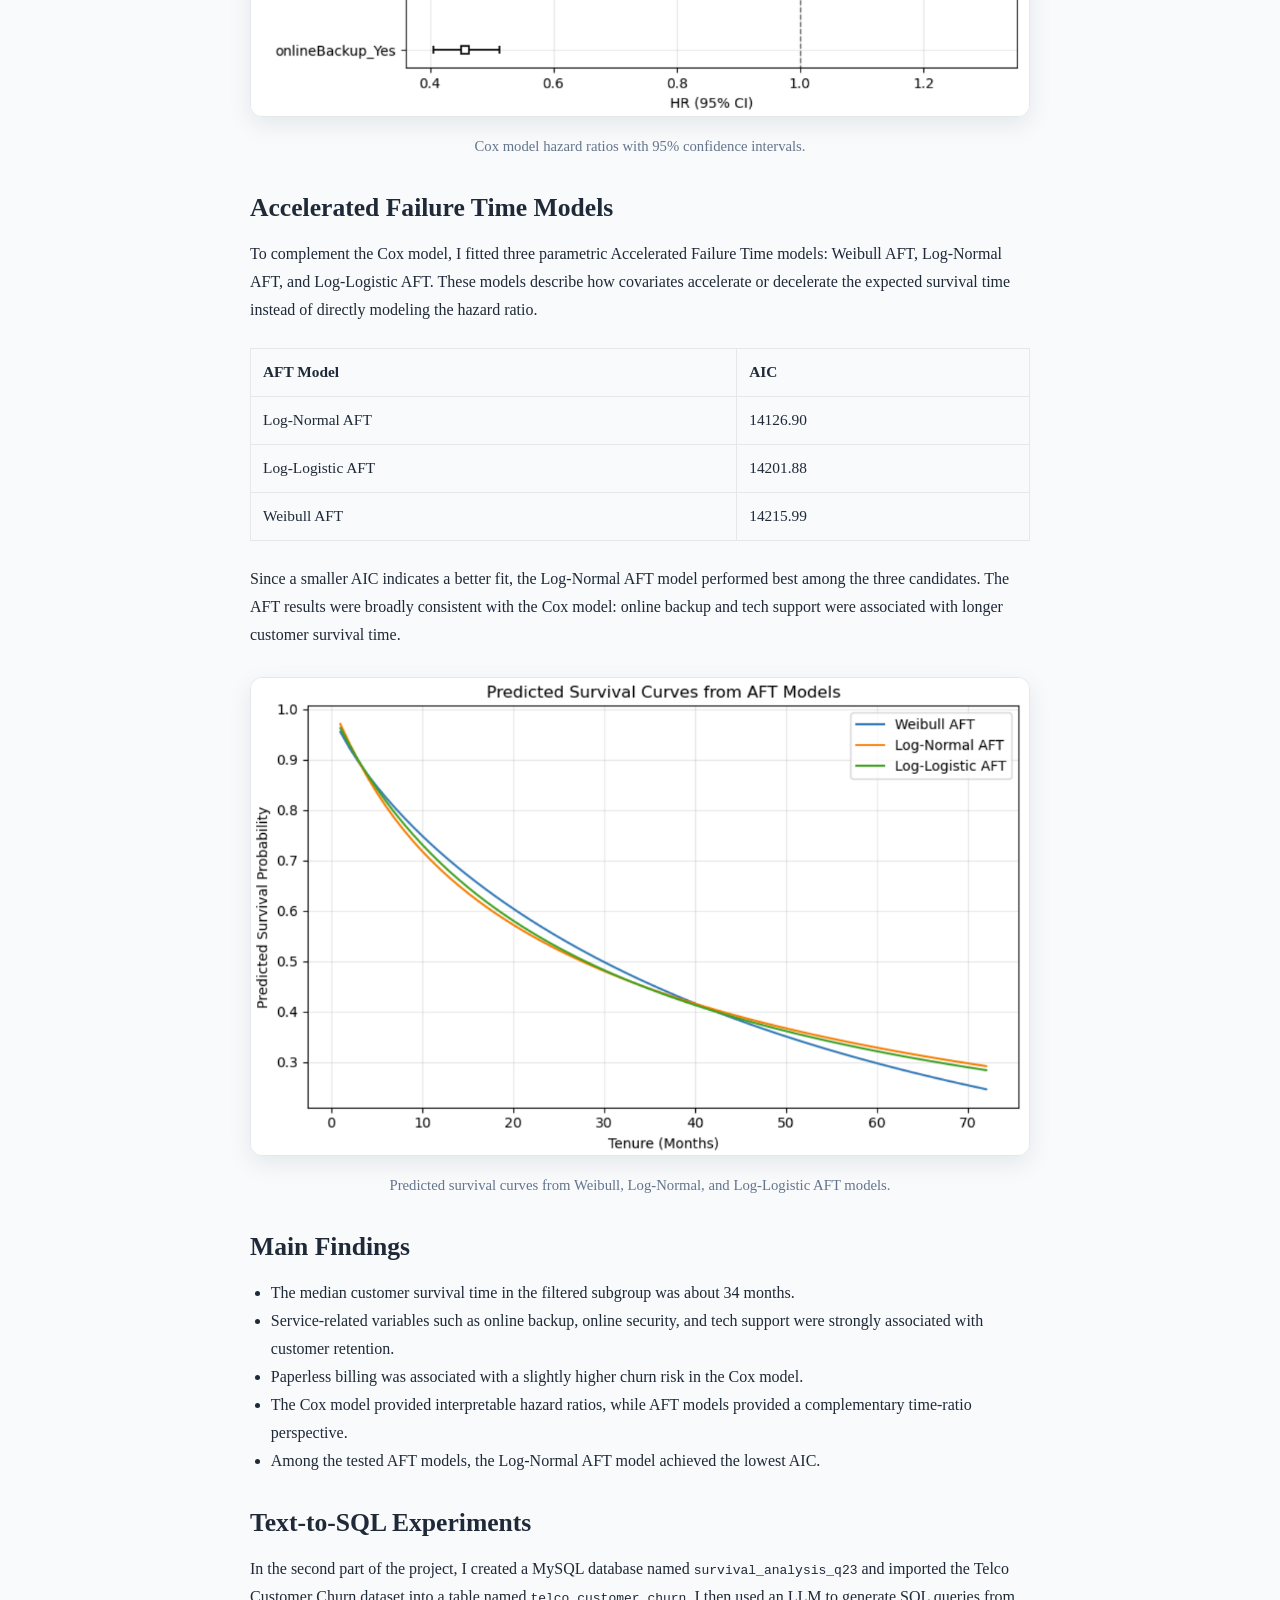
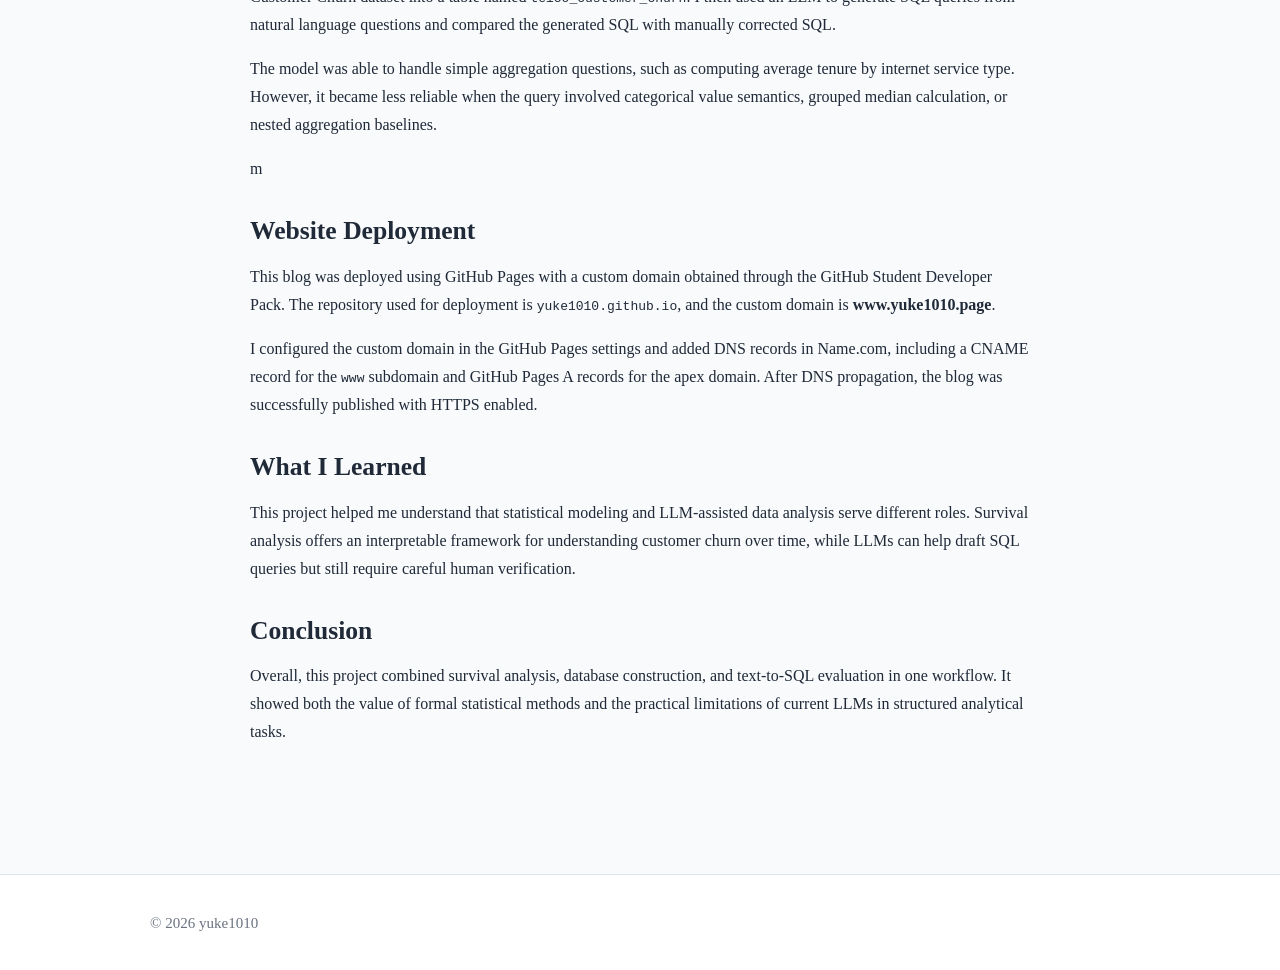
==== commit 22be0d66: "Revise blog content on survival analysis and SQL experiments Updated sections on survival analysis r" ====
--- a/blog.html
+++ b/blog.html
@@ -40,181 +40,186 @@
         factors are associated with higher or lower churn risk.
       </p>
 
-      <h2>Survival Analysis Results</h2>
-      <p>
-        I implemented Kaplan–Meier estimation, Cox proportional hazards modeling, and Accelerated Failure Time (AFT) models.
-        The Kaplan–Meier analysis showed that the overall retention probability decreases steadily with tenure.
-        In the filtered subgroup, the estimated median survival time was about 34 months.
-      </p>
-      <p>
-        The Cox model showed that online backup and tech support were strongly associated with lower churn hazard,
-        while paperless billing was associated with slightly higher churn risk. I also compared Weibull, Log-Normal,
-        and Log-Logistic AFT models, and found that the Log-Normal AFT model achieved the best fit according to AIC.
-      </p>
       <section>
-  <h2>Dataset and Preprocessing</h2>
-  <p>
-    The original IBM Telco Customer Churn dataset contains 7,043 customer records.
-    In this survival analysis, customer churn was treated as the event of interest,
-    and customer tenure was treated as the survival duration measured in months.
-    Following the official tutorial, I focused on customers with month-to-month contracts
-    and active internet service.
-  </p>
-
-  <table>
-    <thead>
-      <tr>
-        <th>Item</th>
-        <th>Value</th>
-      </tr>
-    </thead>
-    <tbody>
-      <tr>
-        <td>Original records</td>
-        <td>7,043</td>
-      </tr>
-      <tr>
-        <td>Filtered analysis sample</td>
-        <td>3,351</td>
-      </tr>
-      <tr>
-        <td>Churn events</td>
-        <td>1,556</td>
-      </tr>
-      <tr>
-        <td>Right-censored observations</td>
-        <td>1,795</td>
-      </tr>
-      <tr>
-        <td>Time variable</td>
-        <td>tenure</td>
-      </tr>
-      <tr>
-        <td>Event variable</td>
-        <td>churn_num</td>
-      </tr>
-    </tbody>
-  </table>
-</section>
-
-<section>
-  <h2>Kaplan-Meier Survival Analysis</h2>
-  <p>
-    I first used the Kaplan-Meier estimator to describe the overall retention pattern.
-    The survival curve shows that customer retention decreases steadily as tenure increases.
-    In the filtered subgroup, the estimated median survival time was approximately
-    <strong>34 months</strong>.
-  </p>
-
-  <figure>
-    <img src="figs/km_overall.png" alt="Overall Kaplan-Meier survival curve">
-    <figcaption>Overall Kaplan-Meier survival curve.</figcaption>
-  </figure>
-
-  <p>
-    I also compared survival curves across service-related groups. Customers with online
-    security showed a clearly higher survival probability than customers without online
-    security, suggesting that service protection features are associated with longer
-    customer retention.
-  </p>
-
-  <figure>
-    <img src="figs/km_online_security.png" alt="Kaplan-Meier curves by online security">
-    <figcaption>Kaplan-Meier survival curves by online security status.</figcaption>
-  </figure>
-</section>
-
-<section>
-  <h2>Cox Proportional Hazards Model</h2>
-  <p>
-    The Cox proportional hazards model was used to estimate how customer features affect
-    the instantaneous risk of churn. The model achieved a concordance index of about
-    <strong>0.643</strong>, indicating moderate predictive discrimination.
-  </p>
-
-  <p>
-    The results show that <strong>online backup</strong> and <strong>tech support</strong>
-    were associated with substantially lower churn hazard, while
-    <strong>paperless billing</strong> was associated with a slightly higher churn hazard.
-    In other words, service support variables appear to be more important than basic
-    demographic variables in explaining churn risk.
-  </p>
-
-  <figure>
-    <img src="figs/cox_hazard_ratios.png" alt="Cox model hazard ratios">
-    <figcaption>Cox model hazard ratios with 95% confidence intervals.</figcaption>
-  </figure>
-</section>
-
-<section>
-  <h2>Accelerated Failure Time Models</h2>
-  <p>
-    To complement the Cox model, I fitted three parametric Accelerated Failure Time models:
-    Weibull AFT, Log-Normal AFT, and Log-Logistic AFT. These models describe how covariates
-    accelerate or decelerate the expected survival time instead of directly modeling the
-    hazard ratio.
-  </p>
-
-  <table>
-    <thead>
-      <tr>
-        <th>AFT Model</th>
-        <th>AIC</th>
-      </tr>
-    </thead>
-    <tbody>
-      <tr>
-        <td>Log-Normal AFT</td>
-        <td>14126.90</td>
-      </tr>
-      <tr>
-        <td>Log-Logistic AFT</td>
-        <td>14201.88</td>
-      </tr>
-      <tr>
-        <td>Weibull AFT</td>
-        <td>14215.99</td>
-      </tr>
-    </tbody>
-  </table>
-
-  <p>
-    Since a smaller AIC indicates a better fit, the Log-Normal AFT model performed best
-    among the three candidates. The AFT results were broadly consistent with the Cox model:
-    online backup and tech support were associated with longer customer survival time.
-  </p>
-
-  <figure>
-    <img src="figs/aft_survival_curves.png" alt="Predicted survival curves from AFT models">
-    <figcaption>Predicted survival curves from Weibull, Log-Normal, and Log-Logistic AFT models.</figcaption>
-  </figure>
-</section>
-
-<section>
-  <h2>Main Findings</h2>
-  <ul>
-    <li>The median customer survival time in the filtered subgroup was about 34 months.</li>
-    <li>Service-related variables such as online backup, online security, and tech support were strongly associated with customer retention.</li>
-    <li>Paperless billing was associated with a slightly higher churn risk in the Cox model.</li>
-    <li>The Cox model provided interpretable hazard ratios, while AFT models provided a complementary time-ratio perspective.</li>
-    <li>Among the tested AFT models, the Log-Normal AFT model achieved the lowest AIC.</li>
-  </ul>
-</section>
+      <h2>Dataset and Preprocessing</h2>
+      <p>
+        The original IBM Telco Customer Churn dataset contains 7,043 customer records.
+        In this survival analysis, customer churn was treated as the event of interest,
+        and customer tenure was treated as the survival duration measured in months.
+        Following the official tutorial, I focused on customers with month-to-month contracts
+        and active internet service.
+      </p>
+    
+      <table>
+        <thead>
+          <tr>
+            <th>Item</th>
+            <th>Value</th>
+          </tr>
+        </thead>
+        <tbody>
+          <tr>
+            <td>Original records</td>
+            <td>7,043</td>
+          </tr>
+          <tr>
+            <td>Filtered analysis sample</td>
+            <td>3,351</td>
+          </tr>
+          <tr>
+            <td>Churn events</td>
+            <td>1,556</td>
+          </tr>
+          <tr>
+            <td>Right-censored observations</td>
+            <td>1,795</td>
+          </tr>
+          <tr>
+            <td>Time variable</td>
+            <td>tenure</td>
+          </tr>
+          <tr>
+            <td>Event variable</td>
+            <td>churn_num</td>
+          </tr>
+        </tbody>
+      </table>
+    </section>
+    
+    <section>
+      <h2>Kaplan-Meier Survival Analysis</h2>
+      <p>
+        I first used the Kaplan-Meier estimator to describe the overall retention pattern.
+        The survival curve shows that customer retention decreases steadily as tenure increases.
+        In the filtered subgroup, the estimated median survival time was approximately
+        <strong>34 months</strong>.
+      </p>
+    
+      <figure>
+        <img src="figs/km_overall.png" alt="Overall Kaplan-Meier survival curve">
+        <figcaption>Overall Kaplan-Meier survival curve.</figcaption>
+      </figure>
+    
+      <p>
+        I also compared survival curves across service-related groups. Customers with online
+        security showed a clearly higher survival probability than customers without online
+        security, suggesting that service protection features are associated with longer
+        customer retention.
+      </p>
+    
+      <figure>
+        <img src="figs/km_online_security.png" alt="Kaplan-Meier curves by online security">
+        <figcaption>Kaplan-Meier survival curves by online security status.</figcaption>
+      </figure>
+    </section>
+    
+    <section>
+      <h2>Cox Proportional Hazards Model</h2>
+      <p>
+        The Cox proportional hazards model was used to estimate how customer features affect
+        the instantaneous risk of churn. The model achieved a concordance index of about
+        <strong>0.643</strong>, indicating moderate predictive discrimination.
+      </p>
+    
+      <p>
+        The results show that <strong>online backup</strong> and <strong>tech support</strong>
+        were associated with substantially lower churn hazard, while
+        <strong>paperless billing</strong> was associated with a slightly higher churn hazard.
+        In other words, service support variables appear to be more important than basic
+        demographic variables in explaining churn risk.
+      </p>
+    
+      <figure>
+        <img src="figs/cox_hazard_ratios.png" alt="Cox model hazard ratios">
+        <figcaption>Cox model hazard ratios with 95% confidence intervals.</figcaption>
+      </figure>
+    </section>
+    
+    <section>
+      <h2>Accelerated Failure Time Models</h2>
+      <p>
+        To complement the Cox model, I fitted three parametric Accelerated Failure Time models:
+        Weibull AFT, Log-Normal AFT, and Log-Logistic AFT. These models describe how covariates
+        accelerate or decelerate the expected survival time instead of directly modeling the
+        hazard ratio.
+      </p>
+    
+      <table>
+        <thead>
+          <tr>
+            <th>AFT Model</th>
+            <th>AIC</th>
+          </tr>
+        </thead>
+        <tbody>
+          <tr>
+            <td>Log-Normal AFT</td>
+            <td>14126.90</td>
+          </tr>
+          <tr>
+            <td>Log-Logistic AFT</td>
+            <td>14201.88</td>
+          </tr>
+          <tr>
+            <td>Weibull AFT</td>
+            <td>14215.99</td>
+          </tr>
+        </tbody>
+      </table>
+    
+      <p>
+        Since a smaller AIC indicates a better fit, the Log-Normal AFT model performed best
+        among the three candidates. The AFT results were broadly consistent with the Cox model:
+        online backup and tech support were associated with longer customer survival time.
+      </p>
+    
+      <figure>
+        <img src="figs/aft_survival_curves.png" alt="Predicted survival curves from AFT models">
+        <figcaption>Predicted survival curves from Weibull, Log-Normal, and Log-Logistic AFT models.</figcaption>
+      </figure>
+    </section>
+    
+    <section>
+      <h2>Main Findings</h2>
+      <ul>
+        <li>The median customer survival time in the filtered subgroup was about 34 months.</li>
+        <li>Service-related variables such as online backup, online security, and tech support were strongly associated with customer retention.</li>
+        <li>Paperless billing was associated with a slightly higher churn risk in the Cox model.</li>
+        <li>The Cox model provided interpretable hazard ratios, while AFT models provided a complementary time-ratio perspective.</li>
+        <li>Among the tested AFT models, the Log-Normal AFT model achieved the lowest AIC.</li>
+      </ul>
+    </section>
 
       <h2>Text-to-SQL Experiments</h2>
       <p>
-        In the second part of the project, I created a MySQL database and evaluated whether an LLM could generate
-        correct SQL from natural language questions. The model successfully handled some simple aggregation tasks,
-        but it also failed on more complex analytical queries.
-      </p>
-      <p>
-        Three representative failure patterns were observed:
-      </p>
-      <ul>
-        <li>misunderstanding the semantics of categorical values,</li>
-        <li>producing corrupted or unstable structured SQL output,</li>
-        <li>using incorrect subgroup baselines in nested aggregation queries.</li>
-      </ul>
+        In the second part of the project, I created a MySQL database named
+        <code>survival_analysis_q23</code> and imported the Telco Customer Churn dataset
+        into a table named <code>telco_customer_churn</code>. I then used an LLM to generate
+        SQL queries from natural language questions and compared the generated SQL with
+        manually corrected SQL.
+      </p>
+      
+      <p>
+        The model was able to handle simple aggregation questions, such as computing
+        average tenure by internet service type. However, it became less reliable when
+        the query involved categorical value semantics, grouped median calculation, or
+        nested aggregation baselines.
+      </p>m
+
+      <h2>Website Deployment</h2>
+      <p>
+        This blog was deployed using GitHub Pages with a custom domain obtained through
+        the GitHub Student Developer Pack. The repository used for deployment is
+        <code>yuke1010.github.io</code>, and the custom domain is
+        <strong>www.yuke1010.page</strong>.
+      </p>
+      
+      <p>
+        I configured the custom domain in the GitHub Pages settings and added DNS records
+        in Name.com, including a CNAME record for the <code>www</code> subdomain and
+        GitHub Pages A records for the apex domain. After DNS propagation, the blog was
+        successfully published with HTTPS enabled.
+      </p>
 
       <h2>What I Learned</h2>
       <p>
